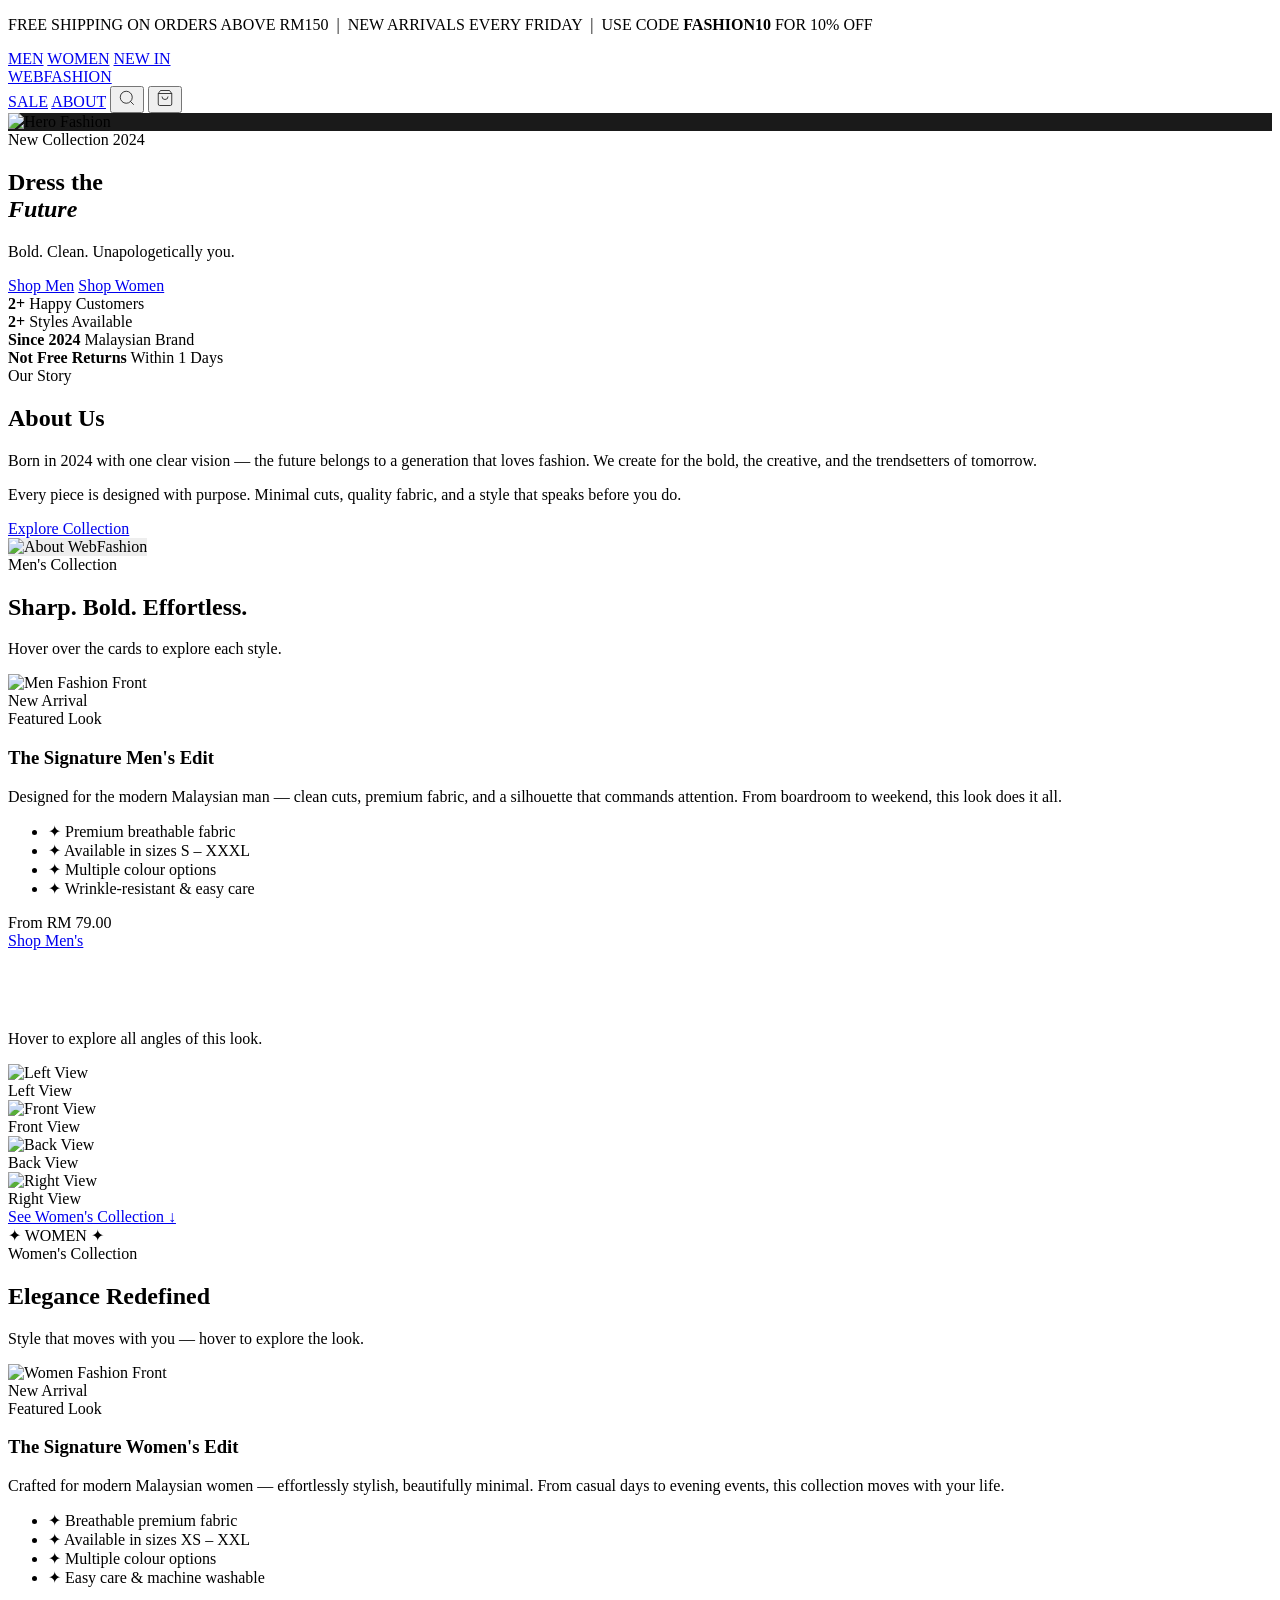
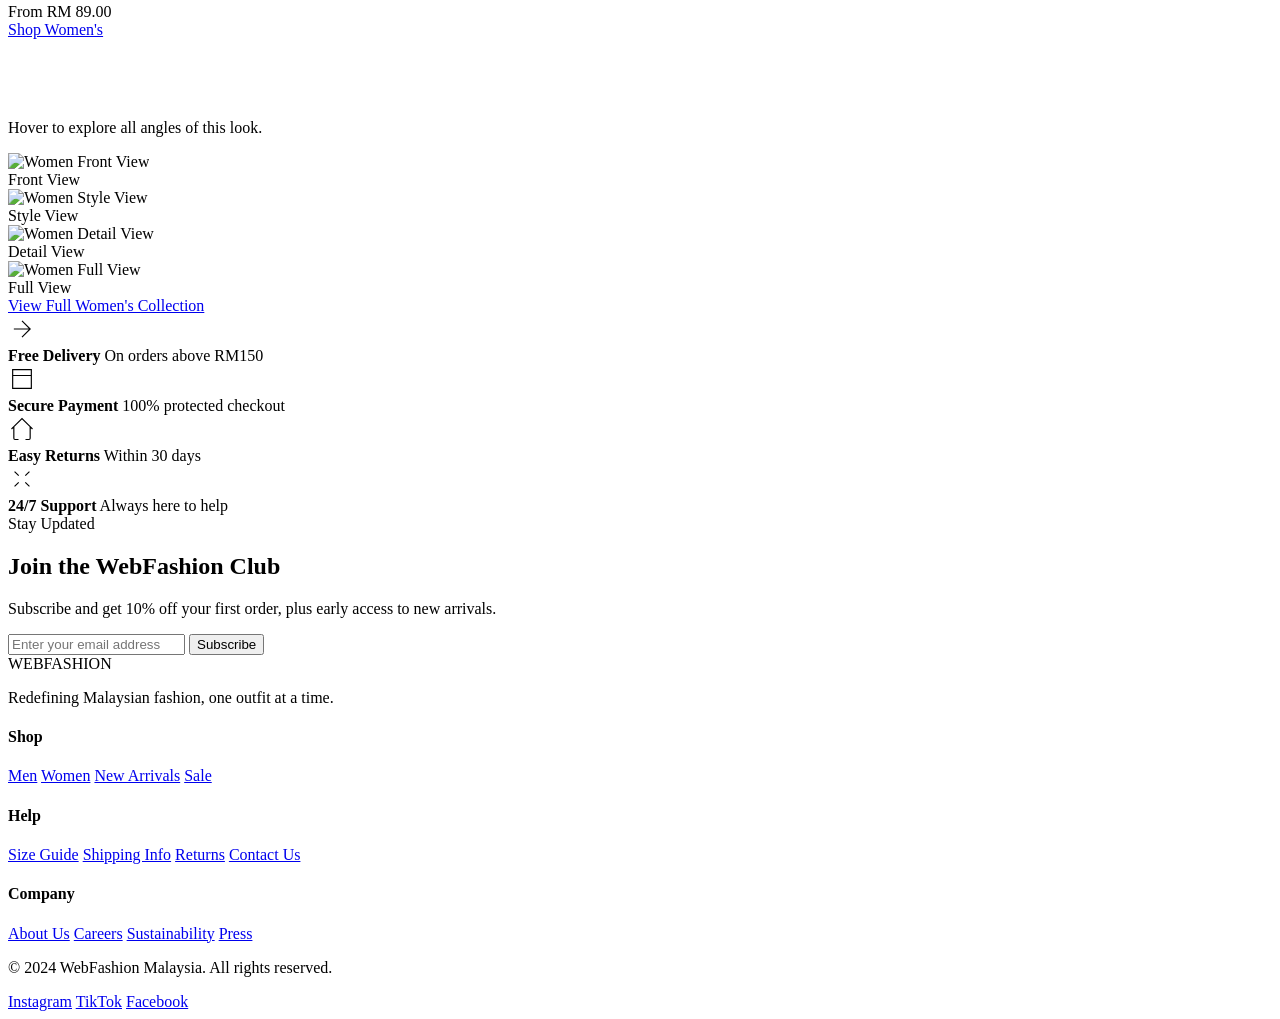
==== index.html @ 3e637af9 "Add files via upload" ====
<!DOCTYPE html>
<html lang="en">
<head>
    <meta charset="UTF-8">
    <meta name="viewport" content="width=device-width, initial-scale=1.0">
    <title>WEBFASHION — Modern Malaysian Style</title>
    <link href="CSS/style.css" rel="stylesheet" />
    <link href="https://fonts.googleapis.com/css2?family=Cormorant+Garamond:ital,wght@0,400;0,600;1,400&family=Inter:wght@300;400;500;600&display=swap" rel="stylesheet">
</head>
<body>

    <!-- Announcement Bar -->
    <div class="announcement-bar">
        <p>FREE SHIPPING ON ORDERS ABOVE RM150 &nbsp;|&nbsp; NEW ARRIVALS EVERY FRIDAY &nbsp;|&nbsp; USE CODE <strong>FASHION10</strong> FOR 10% OFF</p>
    </div>

    <!-- Navigation -->
    <header class="navbar">
        <div class="nav-left">
            <a href="#collection">MEN</a>
            <a href="#women">WOMEN</a>
            <a href="#newin">NEW IN</a>
        </div>

        <div class="nav-logo">
            <a href="#">WEBFASHION</a>
        </div>

        <div class="nav-right">
            <a href="#">SALE</a>
            <a href="#about">ABOUT</a>
            <button class="icon-btn" aria-label="Search">
                <svg xmlns="http://www.w3.org/2000/svg" width="18" height="18" fill="none" viewBox="0 0 24 24" stroke="currentColor"><circle cx="11" cy="11" r="8"/><path d="M21 21l-4.35-4.35"/></svg>
            </button>
            <button class="icon-btn" aria-label="Cart">
                <svg xmlns="http://www.w3.org/2000/svg" width="18" height="18" fill="none" viewBox="0 0 24 24" stroke="currentColor"><path d="M6 2L3 6v14a2 2 0 002 2h14a2 2 0 002-2V6l-3-4z"/><line x1="3" y1="6" x2="21" y2="6"/><path d="M16 10a4 4 0 01-8 0"/></svg>
            </button>
        </div>
    </header>

    <!-- Hero Section -->
    <section class="hero">
        <div class="hero-bg">
            <img src="IMAGE/MAN/MAN FASHION.jpg" alt="Hero Fashion" onerror="this.parentElement.style.background='#1a1a1a'">
        </div>
        <div class="hero-overlay"></div>
        <div class="hero-content">
            <span class="hero-label">New Collection 2024</span>
            <h1 class="hero-title">Dress the<br><em>Future</em></h1>
            <p class="hero-sub">Bold. Clean. Unapologetically you.</p>
            <div class="hero-btns">
                <a href="#collection" class="btn btn-whiteline">Shop Men</a>
                <a href="#collection" class="btn btn-outline-white">Shop Women</a>
            </div>
        </div>
    </section>

    <!-- Stats Bar -->
    <div class="stats-bar">
        <div class="stat">
            <strong>2+</strong>
            <span>Happy Customers</span>
        </div>
        <div class="stat">
            <strong>2+</strong>
            <span>Styles Available</span>
        </div>
        <div class="stat">
            <strong>Since 2024</strong>
            <span>Malaysian Brand</span>
        </div>
        <div class="stat">
            <strong>Not Free Returns</strong>
            <span>Within 1 Days</span>
        </div>
    </div>

    <!-- About Section -->
    <section class="about-section" id="about">
        <div class="about-inner">
            <div class="about-text">
                <span class="section-label">Our Story</span>
                <h2>About Us</h2>
                <p>Born in 2024 with one clear vision — the future belongs to a generation that loves fashion. We create for the bold, the creative, and the trendsetters of tomorrow.</p>
                <p>Every piece is designed with purpose. Minimal cuts, quality fabric, and a style that speaks before you do.</p>
                <a href="#collection" class="btn btn-dark">Explore Collection</a>
            </div>
            <div class="about-image">
                <img src="IMAGE/MAN/MAN FASHION.jpg" alt="About WebFashion" onerror="this.style.background='#eee'">
            </div>
        </div>
    </section>

    <!-- MEN Collection Section -->
    <section class="collection-section" id="collection">
        <div class="collection-header">
            <span class="section-label">Men's Collection</span>
            <h2>Sharp. Bold. Effortless.</h2>
            <p>Hover over the cards to explore each style.</p>
        </div>

        <!-- Men Spotlight -->
        <div class="women-spotlight">
            <div class="women-main-img">
                <img src="IMAGE/MAN/MAN FASHION.jpg" alt="Men Fashion Front">
                <div class="women-img-tag">New Arrival</div>
            </div>
            <div class="women-info">
                <span class="section-label">Featured Look</span>
                <h3>The Signature Men's Edit</h3>
                <p>Designed for the modern Malaysian man — clean cuts, premium fabric, and a silhouette that commands attention. From boardroom to weekend, this look does it all.</p>
                <ul class="women-features">
                    <li>✦ Premium breathable fabric</li>
                    <li>✦ Available in sizes S – XXXL</li>
                    <li>✦ Multiple colour options</li>
                    <li>✦ Wrinkle-resistant & easy care</li>
                </ul>
                <div class="women-price">
                    <span class="price-from">From</span>
                    <span class="price-num">RM 79.00</span>
                </div>
                <a href="#" class="btn btn-dark">Shop Men's</a>
            </div>
        </div>

        <!-- Men Deck -->
        <div class="collection-header" style="margin-top: 80px;">
            <p>Hover to explore all angles of this look.</p>
        </div>

        <div class="deck">
            <div class="card t1">
                <img src="IMAGE/MAN/MAN FASHION LEFT.jpg" alt="Left View">
                <div class="card-label">Left View</div>
            </div>
            <div class="card t2">
                <img src="IMAGE/MAN/MAN FASHION.jpg" alt="Front View">
                <div class="card-label">Front View</div>
            </div>
            <div class="card t3">
                <img src="IMAGE/MAN/MAN FASHION BACK.jpg" alt="Back View">
                <div class="card-label">Back View</div>
            </div>
            <div class="card t4">
                <img src="IMAGE/MAN/MAN FASHION RIGHT.jpg" alt="Right View">
                <div class="card-label">Right View</div>
            </div>
        </div>

        <div class="collection-cta">
            <a href="#women" class="btn btn-dark">See Women's Collection ↓</a>
        </div>
    </section>

    <!-- Divider -->
    <div class="section-divider">
        <span>✦ WOMEN ✦</span>
    </div>

    <!-- WOMEN Collection Section -->
    <section class="collection-section women-section" id="women">
        <div class="collection-header">
            <span class="section-label">Women's Collection</span>
            <h2>Elegance Redefined</h2>
            <p>Style that moves with you — hover to explore the look.</p>
        </div>

        <!-- Women Featured Spotlight -->
        <div class="women-spotlight">
            <div class="women-main-img">
                <img src="IMAGE/WOMEN/WOMEN FASHION.jpg" alt="Women Fashion Front">
                <div class="women-img-tag">New Arrival</div>
            </div>
            <div class="women-info">
                <span class="section-label">Featured Look</span>
                <h3>The Signature Women's Edit</h3>
                <p>Crafted for modern Malaysian women — effortlessly stylish, beautifully minimal. From casual days to evening events, this collection moves with your life.</p>
                <ul class="women-features">
                    <li>✦ Breathable premium fabric</li>
                    <li>✦ Available in sizes XS – XXL</li>
                    <li>✦ Multiple colour options</li>
                    <li>✦ Easy care & machine washable</li>
                </ul>
                <div class="women-price">
                    <span class="price-from">From</span>
                    <span class="price-num">RM 89.00</span>
                </div>
                <a href="#collection" class="btn btn-dark">Shop Women's</a>
            </div>
        </div>

        <!-- Women Deck -->
        <div class="collection-header" style="margin-top: 80px;">
            <p>Hover to explore all angles of this look.</p>
        </div>

        <div class="deck women-deck">
            <div class="card t1">
                <img src="IMAGE/WOMEN/WOMEN FASHION.jpg" alt="Women Front View">
                <div class="card-label">Front View</div>
            </div>
            <div class="card t2">
                <img src="IMAGE/WOMEN/WOMEN FASHION.jpg" alt="Women Style View">
                <div class="card-label">Style View</div>
            </div>
            <div class="card t3">
                <img src="IMAGE/WOMEN/WOMEN FASHION.jpg" alt="Women Detail View">
                <div class="card-label">Detail View</div>
            </div>
            <div class="card t4">
                <img src="IMAGE/WOMEN/WOMEN FASHION.jpg" alt="Women Full View">
                <div class="card-label">Full View</div>
            </div>
        </div>

        <div class="collection-cta">
            <a href="#" class="btn btn-dark">View Full Women's Collection</a>
        </div>
    </section>

    <!-- Features Strip -->
    <section class="features-strip">
        <div class="feature">
            <svg xmlns="http://www.w3.org/2000/svg" width="28" height="28" fill="none" viewBox="0 0 24 24" stroke="currentColor"><path d="M5 12h14M12 5l7 7-7 7"/></svg>
            <div>
                <strong>Free Delivery</strong>
                <span>On orders above RM150</span>
            </div>
        </div>
        <div class="feature">
            <svg xmlns="http://www.w3.org/2000/svg" width="28" height="28" fill="none" viewBox="0 0 24 24" stroke="currentColor"><path d="M4 4h16v16H4zM4 9h16"/></svg>
            <div>
                <strong>Secure Payment</strong>
                <span>100% protected checkout</span>
            </div>
        </div>
        <div class="feature">
            <svg xmlns="http://www.w3.org/2000/svg" width="28" height="28" fill="none" viewBox="0 0 24 24" stroke="currentColor"><path d="M3 12l2-2m0 0l7-7 7 7M5 10v10a1 1 0 001 1h3m10-11l2 2m-2-2v10a1 1 0 01-1 1h-3"/></svg>
            <div>
                <strong>Easy Returns</strong>
                <span>Within 30 days</span>
            </div>
        </div>
        <div class="feature">
            <svg xmlns="http://www.w3.org/2000/svg" width="28" height="28" fill="none" viewBox="0 0 24 24" stroke="currentColor"><path d="M18.364 5.636l-3.536 3.536m0 5.656l3.536 3.536M9.172 9.172L5.636 5.636m3.536 9.192l-3.536 3.536"/></svg>
            <div>
                <strong>24/7 Support</strong>
                <span>Always here to help</span>
            </div>
        </div>
    </section>

    <!-- Newsletter -->
    <section class="newsletter">
        <div class="newsletter-inner">
            <span class="section-label">Stay Updated</span>
            <h2>Join the WebFashion Club</h2>
            <p>Subscribe and get 10% off your first order, plus early access to new arrivals.</p>
            <form class="newsletter-form" onsubmit="handleNewsletter(event)">
                <input type="email" placeholder="Enter your email address" required>
                <button type="submit" class="btn btn-dark">Subscribe</button>
            </form>
        </div>
    </section>

    <!-- Footer -->
    <footer class="footer">
        <div class="footer-top">
            <div class="footer-brand">
                <div class="footer-logo">WEBFASHION</div>
                <p>Redefining Malaysian fashion, one outfit at a time.</p>
            </div>
            <div class="footer-links">
                <div class="footer-col">
                    <h4>Shop</h4>
                    <a href="#">Men</a>
                    <a href="#">Women</a>
                    <a href="#">New Arrivals</a>
                    <a href="#">Sale</a>
                </div>
                <div class="footer-col">
                    <h4>Help</h4>
                    <a href="#">Size Guide</a>
                    <a href="#">Shipping Info</a>
                    <a href="#">Returns</a>
                    <a href="#">Contact Us</a>
                </div>
                <div class="footer-col">
                    <h4>Company</h4>
                    <a href="#about">About Us</a>
                    <a href="#">Careers</a>
                    <a href="#">Sustainability</a>
                    <a href="#">Press</a>
                </div>
            </div>
        </div>
        <div class="footer-bottom">
            <p>&copy; 2024 WebFashion Malaysia. All rights reserved.</p>
            <div class="footer-socials">
                <a href="#">Instagram</a>
                <a href="#">TikTok</a>
                <a href="#">Facebook</a>
            </div>
        </div>
    </footer>

    <script>
        function handleNewsletter(e) {
            e.preventDefault();
            const btn = e.target.querySelector('button');
            btn.textContent = '✓ Subscribed!';
            btn.style.background = '#2d6a4f';
            e.target.reset();
            setTimeout(() => {
                btn.textContent = 'Subscribe';
                btn.style.background = '';
            }, 3000);
        }
    </script>

</body>
</html>
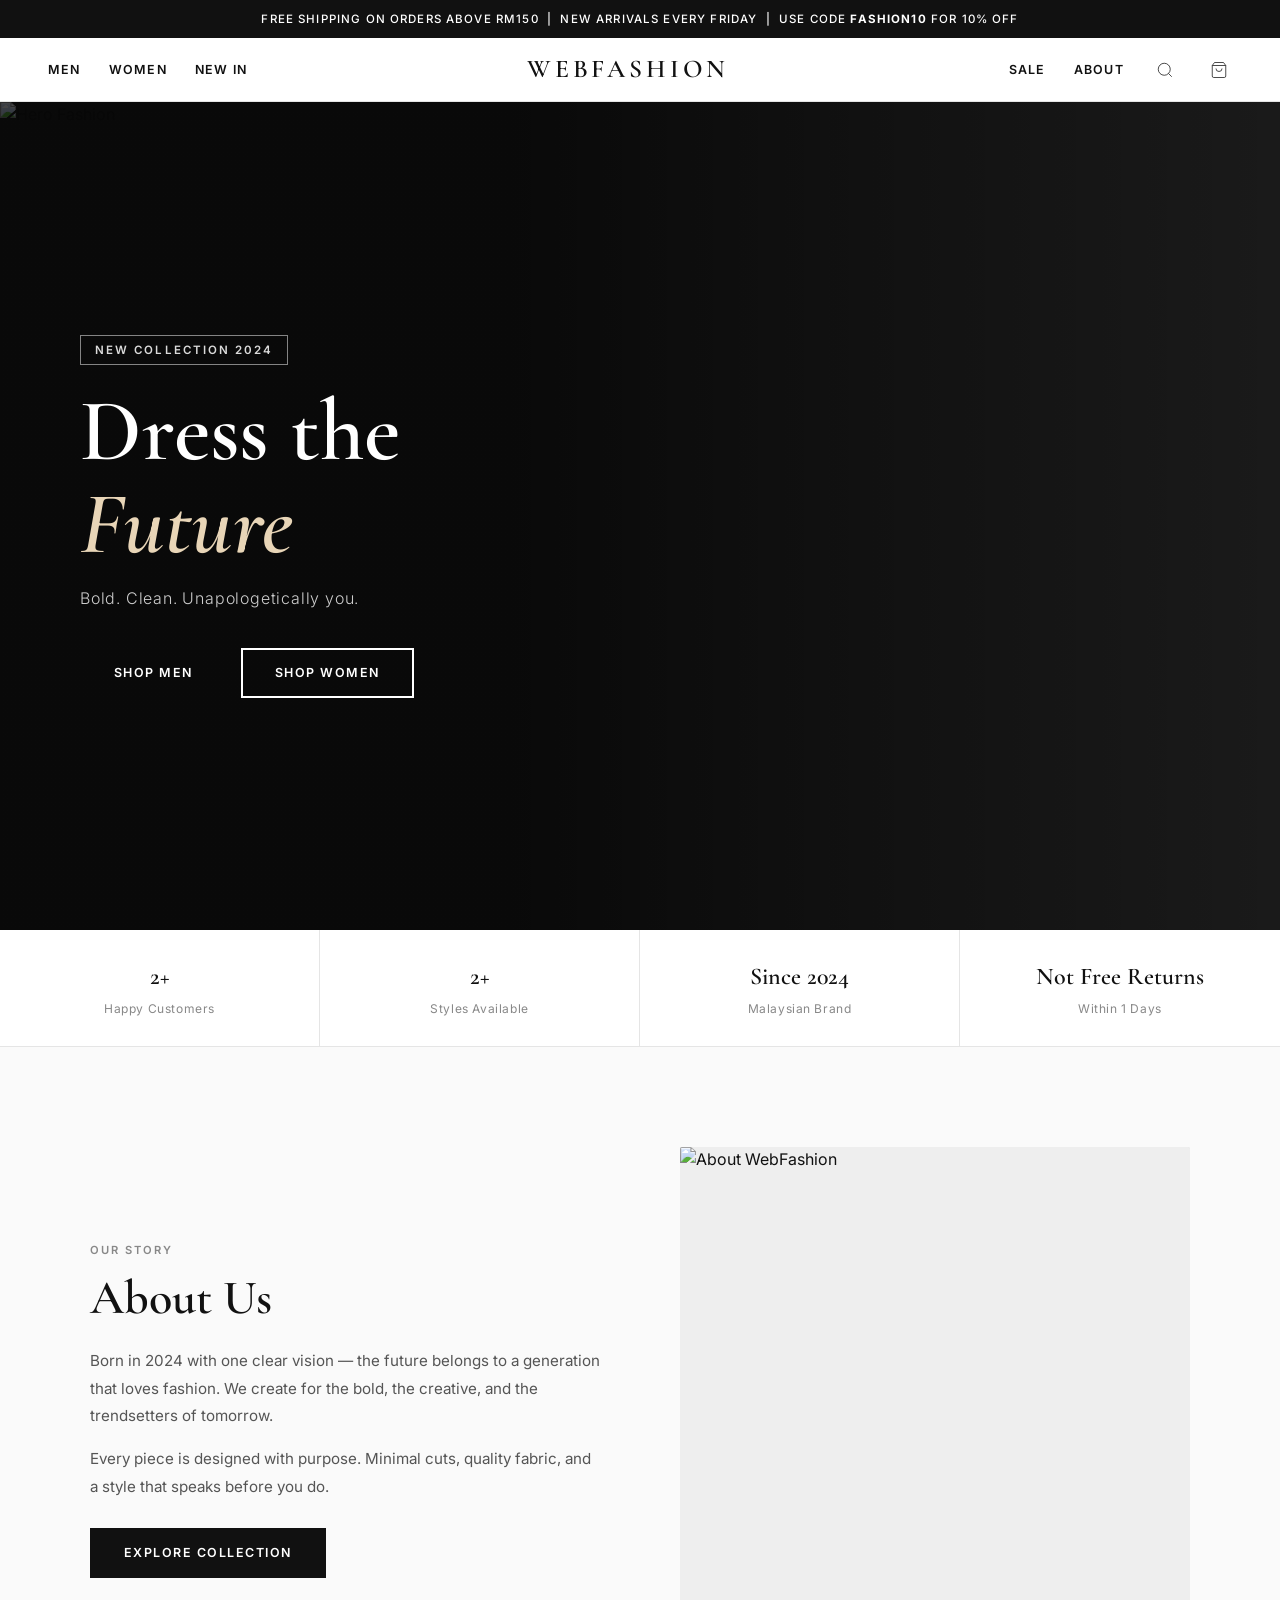
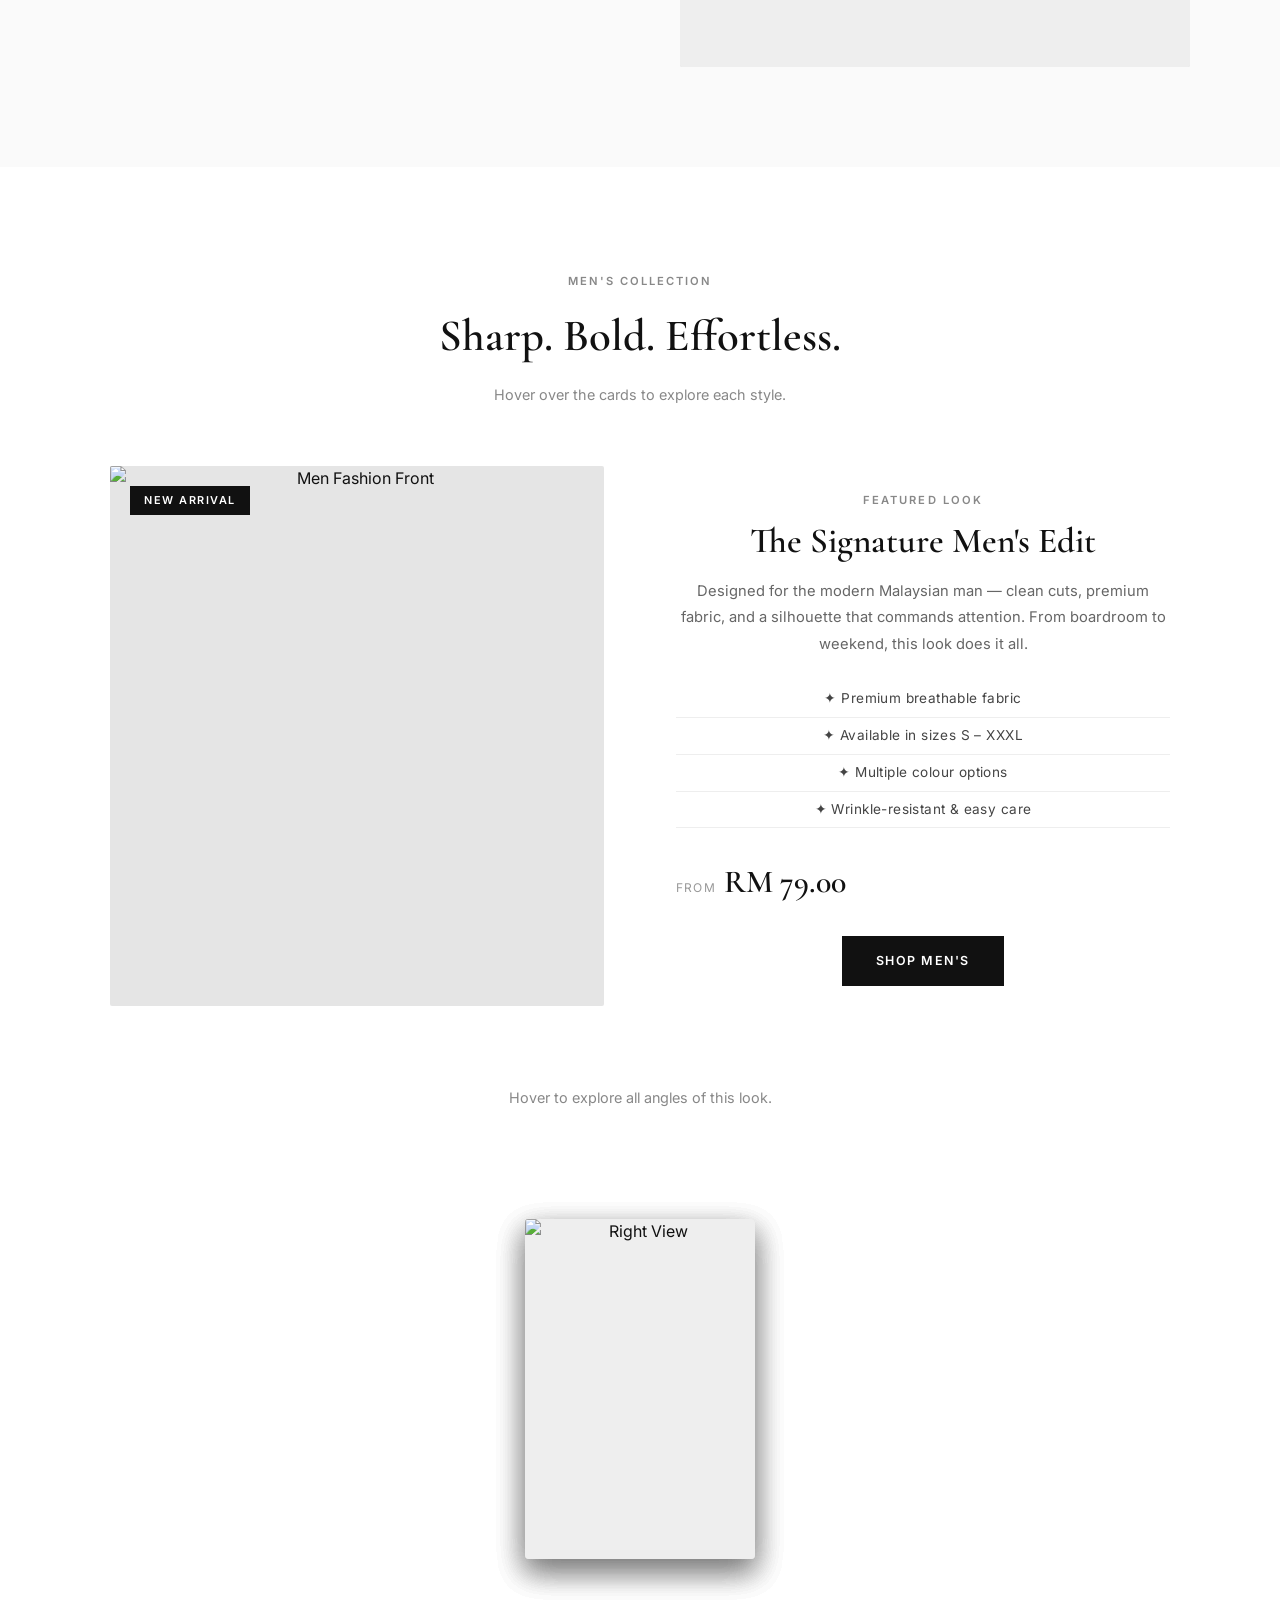
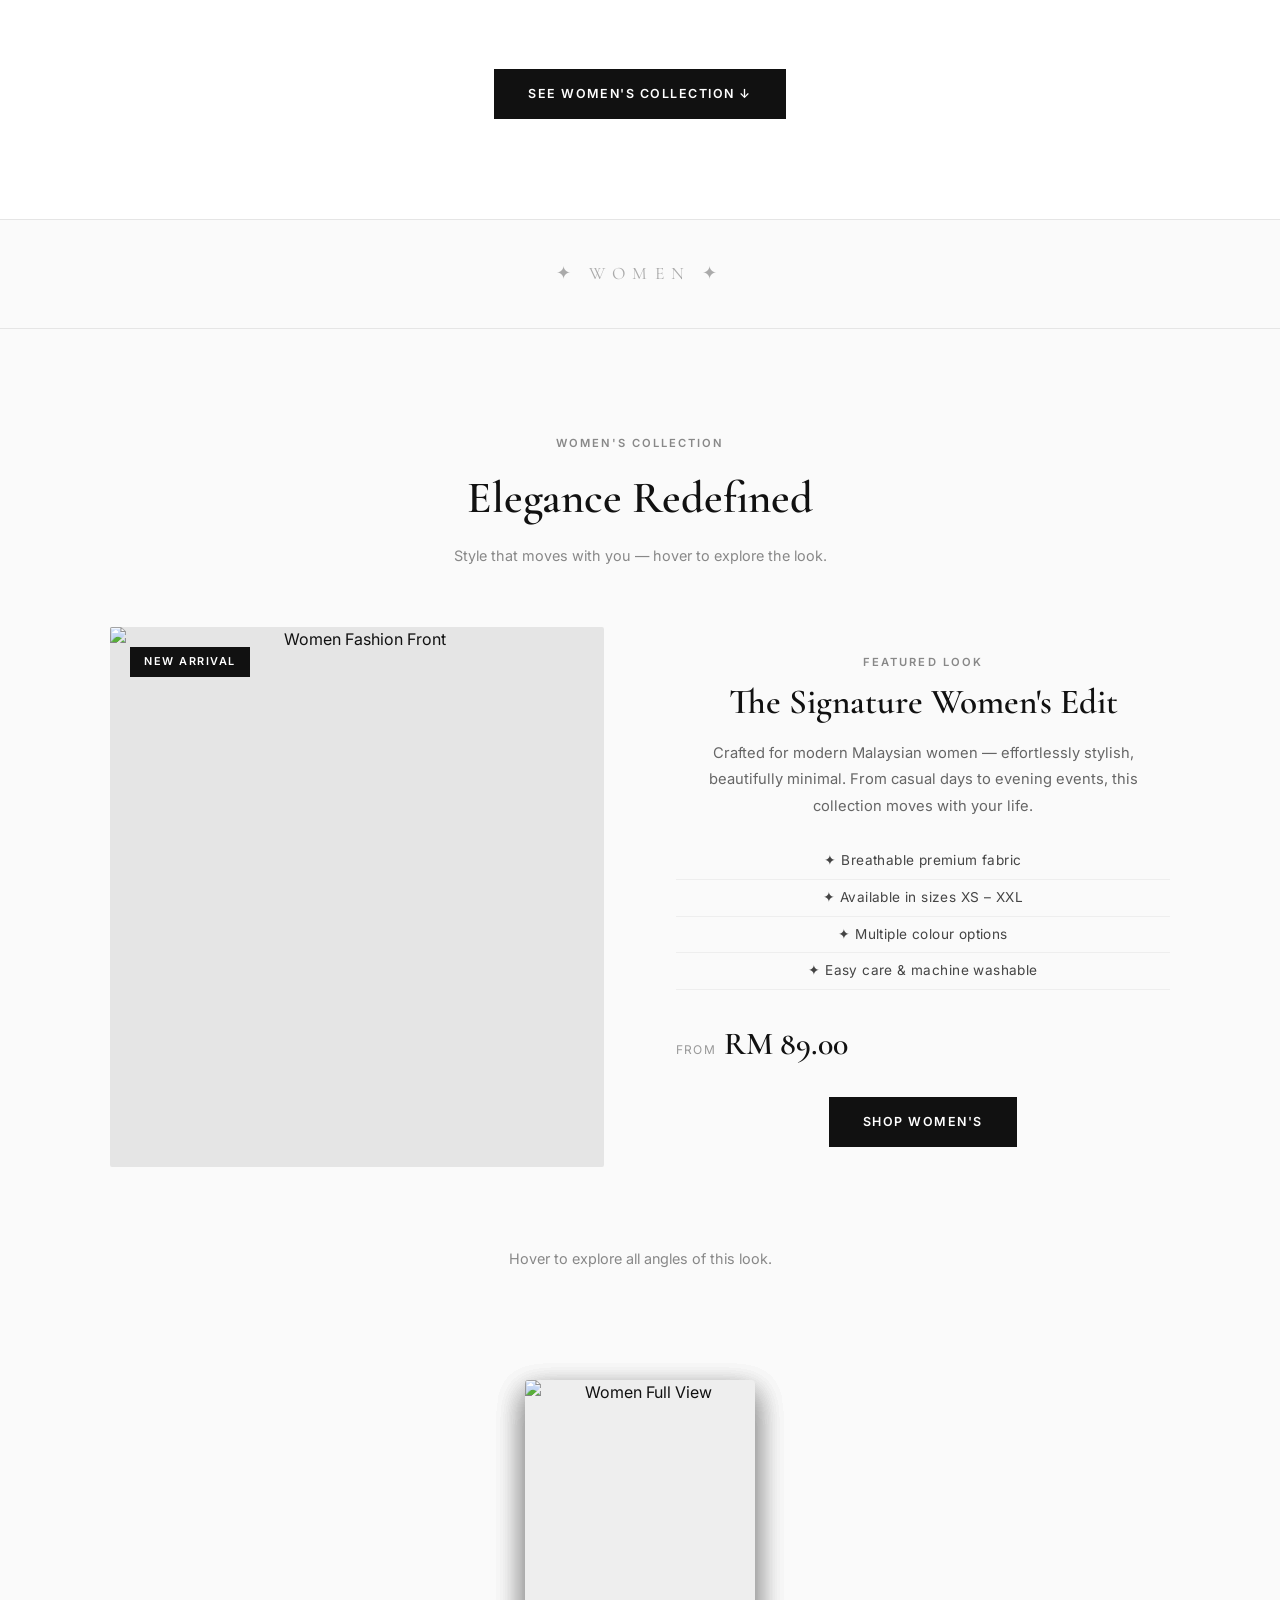
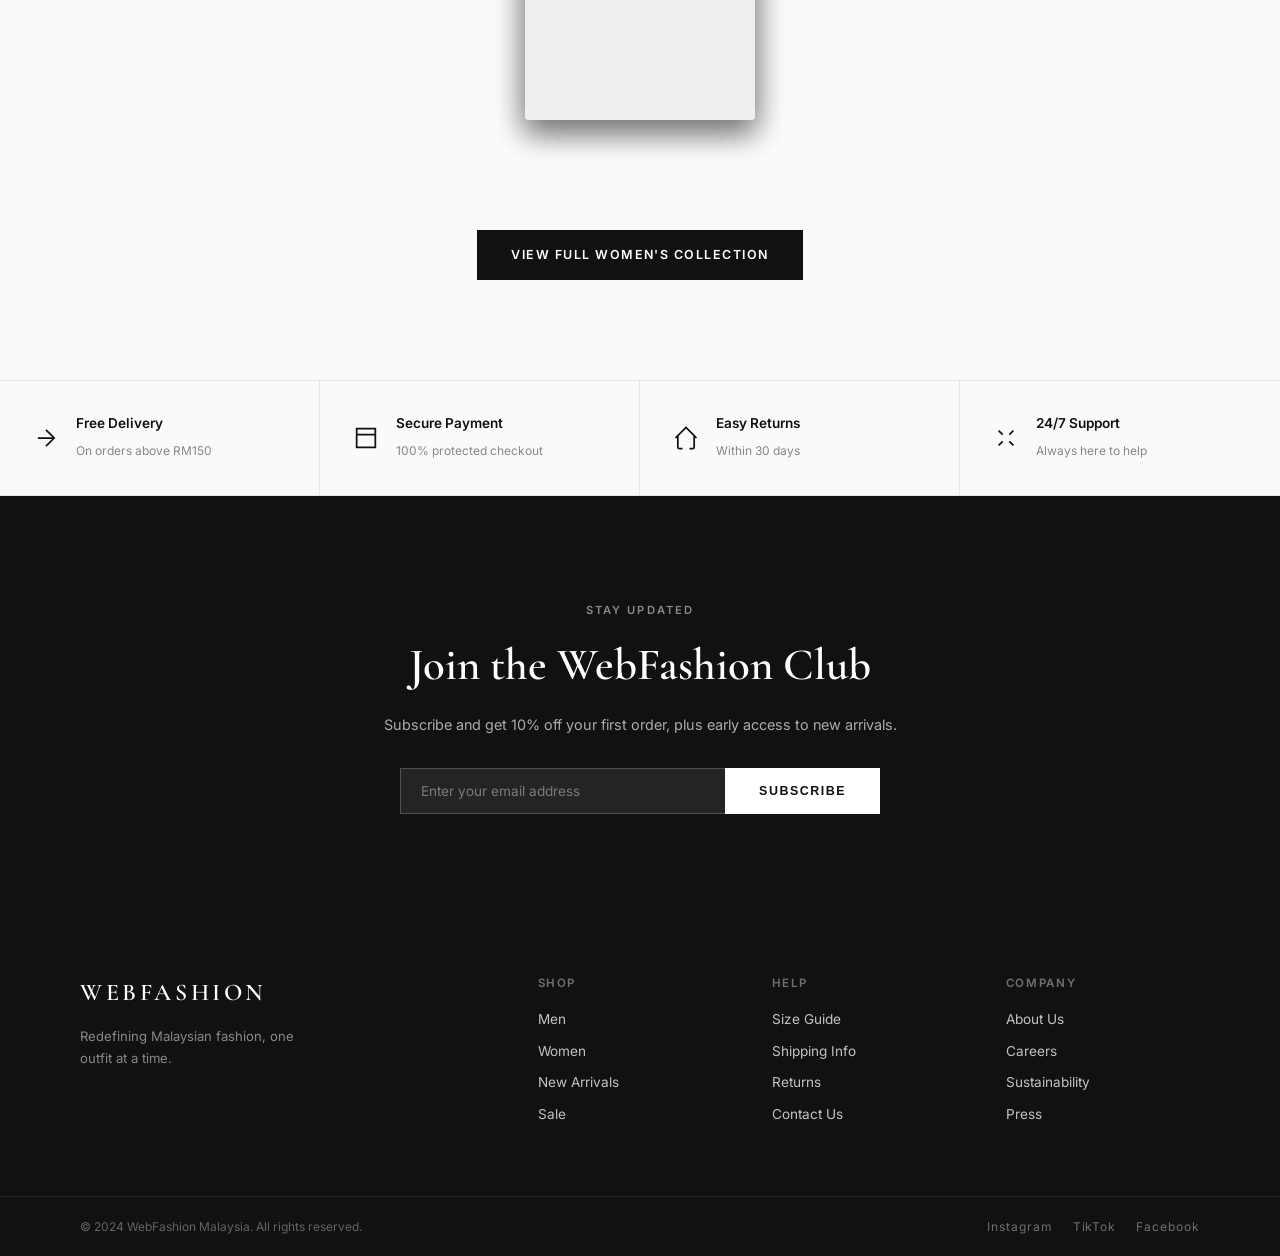
==== commit d566e3b2: "Update stylesheet link in index.html" ====
--- a/index.html
+++ b/index.html
@@ -4,7 +4,7 @@
     <meta charset="UTF-8">
     <meta name="viewport" content="width=device-width, initial-scale=1.0">
     <title>WEBFASHION — Modern Malaysian Style</title>
-    <link href="CSS/style.css" rel="stylesheet" />
+    <link href="style.css" rel="stylesheet" />
     <link href="https://fonts.googleapis.com/css2?family=Cormorant+Garamond:ital,wght@0,400;0,600;1,400&family=Inter:wght@300;400;500;600&display=swap" rel="stylesheet">
 </head>
 <body>
--- a/style.css
+++ b/style.css
@@ -0,0 +1,680 @@
+/* ── Google Font Import ─────────────────────────────────────────── */
+@import url('https://fonts.googleapis.com/css2?family=Cormorant+Garamond:ital,wght@0,400;0,600;1,400&family=Inter:wght@300;400;500;600&display=swap');
+
+/* ── Reset ──────────────────────────────────────────────────────── */
+*, *::before, *::after {
+    margin: 0;
+    padding: 0;
+    box-sizing: border-box;
+}
+
+html { scroll-behavior: smooth; }
+
+body {
+    font-family: 'Inter', sans-serif;
+    background: #fff;
+    color: #111;
+    line-height: 1.6;
+    overflow-x: hidden;
+}
+
+a { text-decoration: none; color: inherit; }
+img { max-width: 100%; display: block; }
+
+/* ── Announcement Bar ───────────────────────────────────────────── */
+.announcement-bar {
+    background: #111;
+    color: #fff;
+    text-align: center;
+    padding: 10px 20px;
+    font-size: 0.72rem;
+    letter-spacing: 0.1em;
+    font-weight: 500;
+}
+
+/* ── Navbar ─────────────────────────────────────────────────────── */
+.navbar {
+    display: flex;
+    align-items: center;
+    justify-content: space-between;
+    padding: 0 48px;
+    height: 64px;
+    border-bottom: 1px solid #e5e5e5;
+    position: sticky;
+    top: 0;
+    background: rgba(255,255,255,0.97);
+    backdrop-filter: blur(10px);
+    z-index: 100;
+}
+
+.nav-left, .nav-right {
+    display: flex;
+    align-items: center;
+    gap: 28px;
+}
+
+.nav-left a, .nav-right a {
+    font-size: 0.78rem;
+    font-weight: 600;
+    letter-spacing: 0.1em;
+    color: #111;
+    transition: color 0.2s;
+}
+
+.nav-left a:hover, .nav-right a:hover { color: #666; }
+
+.nav-logo a {
+    font-family: 'Cormorant Garamond', serif;
+    font-size: 1.6rem;
+    font-weight: 600;
+    letter-spacing: 0.15em;
+    color: #111;
+}
+
+.icon-btn {
+    background: none;
+    border: none;
+    cursor: pointer;
+    color: #111;
+    display: flex;
+    align-items: center;
+    padding: 4px;
+    transition: color 0.2s;
+}
+
+.icon-btn:hover { color: #666; }
+
+/* ── Buttons ─────────────────────────────────────────────────────── */
+.btn {
+    display: inline-block;
+    padding: 13px 32px;
+    font-size: 0.78rem;
+    font-weight: 600;
+    letter-spacing: 0.12em;
+    text-transform: uppercase;
+    border: 2px solid transparent;
+    cursor: pointer;
+    transition: all 0.25s ease;
+    text-decoration: none;
+}
+
+.btn-dark {
+    background: #111;
+    color: #fff;
+    border-color: #111;
+}
+.btn-dark:hover {
+    background: #333;
+    border-color: #333;
+}
+
+.btn-white {
+    background: #fff;
+    color: #111;
+    border-color: #fff;
+}
+.btn-white:hover {
+    background: transparent;
+    color: #fff;
+}
+
+.btn-outline-white {
+    background: transparent;
+    color: #fff;
+    border-color: #fff;
+}
+.btn-outline-white:hover {
+    background: #fff;
+    color: #111;
+}
+
+/* ── Hero ────────────────────────────────────────────────────────── */
+.hero {
+    position: relative;
+    height: 92vh;
+    min-height: 560px;
+    overflow: hidden;
+    display: flex;
+    align-items: center;
+}
+
+.hero-bg {
+    position: absolute;
+    inset: 0;
+    background: #1a1a1a;
+}
+
+.hero-bg img {
+    width: 100%;
+    height: 100%;
+    object-fit: cover;
+    object-position: center top;
+    opacity: 0.75;
+}
+
+.hero-overlay {
+    position: absolute;
+    inset: 0;
+    background: linear-gradient(to right, rgba(0,0,0,0.65) 40%, transparent 100%);
+}
+
+.hero-content {
+    position: relative;
+    z-index: 2;
+    padding: 0 80px;
+    max-width: 640px;
+    color: #fff;
+}
+
+.hero-label {
+    display: inline-block;
+    font-size: 0.72rem;
+    letter-spacing: 0.18em;
+    font-weight: 600;
+    text-transform: uppercase;
+    border: 1px solid rgba(255,255,255,0.5);
+    padding: 5px 14px;
+    margin-bottom: 20px;
+    color: rgba(255,255,255,0.85);
+}
+
+.hero-title {
+    font-family: 'Cormorant Garamond', serif;
+    font-size: 5.5rem;
+    font-weight: 600;
+    line-height: 1.05;
+    margin-bottom: 16px;
+}
+
+.hero-title em {
+    font-style: italic;
+    color: #e8d5b7;
+}
+
+.hero-sub {
+    font-size: 1rem;
+    font-weight: 300;
+    color: rgba(255,255,255,0.8);
+    margin-bottom: 36px;
+    letter-spacing: 0.05em;
+}
+
+.hero-btns {
+    display: flex;
+    gap: 14px;
+    flex-wrap: wrap;
+}
+
+/* ── Stats Bar ───────────────────────────────────────────────────── */
+.stats-bar {
+    display: grid;
+    grid-template-columns: repeat(4, 1fr);
+    border-bottom: 1px solid #e5e5e5;
+}
+
+.stat {
+    display: flex;
+    flex-direction: column;
+    align-items: center;
+    padding: 28px 20px;
+    border-right: 1px solid #e5e5e5;
+    text-align: center;
+}
+
+.stat:last-child { border-right: none; }
+
+.stat strong {
+    font-family: 'Cormorant Garamond', serif;
+    font-size: 1.5rem;
+    font-weight: 600;
+    color: #111;
+}
+
+.stat span {
+    font-size: 0.75rem;
+    color: #888;
+    letter-spacing: 0.05em;
+    margin-top: 2px;
+}
+
+/* ── Section Label ───────────────────────────────────────────────── */
+.section-label {
+    display: inline-block;
+    font-size: 0.7rem;
+    font-weight: 600;
+    letter-spacing: 0.18em;
+    text-transform: uppercase;
+    color: #888;
+    margin-bottom: 10px;
+}
+
+/* ── About Section ───────────────────────────────────────────────── */
+.about-section {
+    padding: 100px 80px;
+    background: #fafafa;
+}
+
+.about-inner {
+    max-width: 1100px;
+    margin: 0 auto;
+    display: grid;
+    grid-template-columns: 1fr 1fr;
+    gap: 80px;
+    align-items: center;
+}
+
+.about-text h2 {
+    font-family: 'Cormorant Garamond', serif;
+    font-size: 3rem;
+    font-weight: 600;
+    color: #111;
+    margin-bottom: 20px;
+    line-height: 1.2;
+}
+
+.about-text p {
+    color: #555;
+    font-size: 0.95rem;
+    line-height: 1.8;
+    margin-bottom: 16px;
+}
+
+.about-text .btn { margin-top: 12px; }
+
+.about-image {
+    height: 520px;
+    overflow: hidden;
+    border-radius: 2px;
+    background: #e5e5e5;
+}
+
+.about-image img {
+    width: 100%;
+    height: 100%;
+    object-fit: cover;
+    object-position: center top;
+    transition: transform 0.6s ease;
+}
+
+.about-image:hover img { transform: scale(1.04); }
+
+/* ── Collection Section ──────────────────────────────────────────── */
+.collection-section {
+    padding: 100px 40px;
+    text-align: center;
+    background: #fff;
+}
+
+.collection-header {
+    margin-bottom: 60px;
+}
+
+.collection-header h2 {
+    font-family: 'Cormorant Garamond', serif;
+    font-size: 2.8rem;
+    font-weight: 600;
+    color: #111;
+    margin-bottom: 10px;
+}
+
+.collection-header p {
+    color: #888;
+    font-size: 0.9rem;
+}
+
+.collection-cta { margin-top: 60px; }
+
+/* ── Card Deck ───────────────────────────────────────────────────── */
+.deck {
+    position: relative;
+    width: 650px;
+    height: 440px;
+    margin: 0 auto;
+    display: flex;
+    justify-content: center;
+    align-items: center;
+}
+
+.card {
+    position: absolute;
+    width: 230px;
+    height: 340px;
+    border-radius: 4px;
+    overflow: hidden;
+    box-shadow: 0 12px 30px rgba(0,0,0,0.18);
+    transition: transform 0.5s cubic-bezier(0.25, 0.46, 0.45, 0.94);
+    transform-origin: 50% 130%;
+    cursor: pointer;
+    background: #eee;
+}
+
+.card img {
+    width: 100%;
+    height: 100%;
+    object-fit: cover;
+    object-position: center top;
+    display: block;
+}
+
+.card-label {
+    position: absolute;
+    bottom: 0;
+    left: 0;
+    right: 0;
+    background: linear-gradient(to top, rgba(0,0,0,0.75), transparent);
+    color: #fff;
+    font-size: 0.72rem;
+    font-weight: 600;
+    letter-spacing: 0.1em;
+    text-transform: uppercase;
+    padding: 20px 14px 12px;
+    opacity: 0;
+    transition: opacity 0.3s ease;
+}
+
+.card:hover .card-label { opacity: 1; }
+
+/* DEFAULT — stacked closed */
+.t1 { transform: rotate(0deg); z-index: 1; }
+.t2 { transform: rotate(0deg); z-index: 2; }
+.t3 { transform: rotate(0deg); z-index: 3; }
+.t4 { transform: rotate(0deg); z-index: 4; }
+
+/* OPEN — fan out on deck hover */
+.deck:hover .t1 { transform: rotate(-22deg); }
+.deck:hover .t2 { transform: rotate(-7deg);  }
+.deck:hover .t3 { transform: rotate(7deg);   }
+.deck:hover .t4 { transform: rotate(22deg);  }
+
+/* HIGHLIGHT — lift on individual card hover */
+.deck:hover .card:hover {
+    transform: translateY(-35px) scale(1.08);
+    z-index: 10;
+    box-shadow: 0 24px 50px rgba(0,0,0,0.3);
+}
+
+/* ── Section Divider ─────────────────────────────────────────────── */
+.section-divider {
+    text-align: center;
+    padding: 40px 20px;
+    border-top: 1px solid #e5e5e5;
+    border-bottom: 1px solid #e5e5e5;
+    background: #fafafa;
+}
+
+.section-divider span {
+    font-family: 'Cormorant Garamond', serif;
+    font-size: 1.1rem;
+    letter-spacing: 0.4em;
+    color: #aaa;
+}
+
+/* ── Women Section ───────────────────────────────────────────────── */
+.women-section {
+    background: #fafafa;
+}
+
+.women-spotlight {
+    display: grid;
+    grid-template-columns: 1fr 1fr;
+    gap: 72px;
+    align-items: center;
+    max-width: 1100px;
+    margin: 0 auto 20px;
+    padding: 0 20px;
+}
+
+.women-main-img {
+    position: relative;
+    height: 540px;
+    overflow: hidden;
+    border-radius: 2px;
+    background: #e5e5e5;
+}
+
+.women-main-img img {
+    width: 100%;
+    height: 100%;
+    object-fit: cover;
+    object-position: center top;
+    transition: transform 0.6s ease;
+}
+
+.women-main-img:hover img { transform: scale(1.04); }
+
+.women-img-tag {
+    position: absolute;
+    top: 20px;
+    left: 20px;
+    background: #111;
+    color: #fff;
+    font-size: 0.68rem;
+    font-weight: 600;
+    letter-spacing: 0.14em;
+    text-transform: uppercase;
+    padding: 6px 14px;
+}
+
+.women-info h3 {
+    font-family: 'Cormorant Garamond', serif;
+    font-size: 2.2rem;
+    font-weight: 600;
+    color: #111;
+    margin-bottom: 16px;
+    line-height: 1.2;
+}
+
+.women-info p {
+    color: #666;
+    font-size: 0.92rem;
+    line-height: 1.8;
+    margin-bottom: 24px;
+}
+
+.women-features {
+    list-style: none;
+    margin-bottom: 28px;
+}
+
+.women-features li {
+    font-size: 0.85rem;
+    color: #444;
+    padding: 7px 0;
+    border-bottom: 1px solid #eee;
+    letter-spacing: 0.03em;
+}
+
+.women-price {
+    display: flex;
+    align-items: baseline;
+    gap: 8px;
+    margin-bottom: 28px;
+}
+
+.price-from {
+    font-size: 0.75rem;
+    color: #999;
+    text-transform: uppercase;
+    letter-spacing: 0.1em;
+}
+
+.price-num {
+    font-family: 'Cormorant Garamond', serif;
+    font-size: 2rem;
+    font-weight: 600;
+    color: #111;
+}
+
+.women-deck {
+    margin-top: 20px;
+}
+
+/* ── Features Strip ──────────────────────────────────────────────── */
+.features-strip {
+    display: grid;
+    grid-template-columns: repeat(4, 1fr);
+    border-top: 1px solid #e5e5e5;
+    border-bottom: 1px solid #e5e5e5;
+    background: #fafafa;
+}
+
+.feature {
+    display: flex;
+    align-items: center;
+    gap: 16px;
+    padding: 32px 32px;
+    border-right: 1px solid #e5e5e5;
+}
+
+.feature:last-child { border-right: none; }
+
+.feature svg { flex-shrink: 0; color: #111; stroke-width: 1.5; }
+
+.feature strong {
+    display: block;
+    font-size: 0.85rem;
+    font-weight: 600;
+    color: #111;
+    margin-bottom: 2px;
+}
+
+.feature span {
+    font-size: 0.75rem;
+    color: #888;
+}
+
+/* ── Newsletter ──────────────────────────────────────────────────── */
+.newsletter {
+    padding: 100px 40px;
+    text-align: center;
+    background: #111;
+    color: #fff;
+}
+
+.newsletter-inner { max-width: 560px; margin: 0 auto; }
+
+.newsletter .section-label { color: rgba(255,255,255,0.5); }
+
+.newsletter h2 {
+    font-family: 'Cormorant Garamond', serif;
+    font-size: 2.8rem;
+    font-weight: 600;
+    margin-bottom: 12px;
+}
+
+.newsletter p {
+    color: rgba(255,255,255,0.65);
+    font-size: 0.9rem;
+    margin-bottom: 32px;
+}
+
+.newsletter-form {
+    display: flex;
+    gap: 0;
+    max-width: 480px;
+    margin: 0 auto;
+}
+
+.newsletter-form input {
+    flex: 1;
+    padding: 14px 20px;
+    border: 1px solid rgba(255,255,255,0.2);
+    background: rgba(255,255,255,0.08);
+    color: #fff;
+    font-size: 0.85rem;
+    font-family: 'Inter', sans-serif;
+    outline: none;
+    border-right: none;
+}
+
+.newsletter-form input::placeholder { color: rgba(255,255,255,0.4); }
+
+.newsletter-form .btn-dark {
+    background: #fff;
+    color: #111;
+    border-color: #fff;
+    white-space: nowrap;
+    transition: background 0.3s, color 0.3s;
+}
+
+.newsletter-form .btn-dark:hover {
+    background: #e0e0e0;
+    border-color: #e0e0e0;
+}
+
+/* ── Footer ──────────────────────────────────────────────────────── */
+.footer { background: #111; color: #fff; }
+
+.footer-top {
+    display: grid;
+    grid-template-columns: 1.2fr 2fr;
+    gap: 60px;
+    padding: 60px 80px;
+    border-bottom: 1px solid rgba(255,255,255,0.1);
+}
+
+.footer-logo {
+    font-family: 'Cormorant Garamond', serif;
+    font-size: 1.5rem;
+    font-weight: 600;
+    letter-spacing: 0.15em;
+    margin-bottom: 12px;
+}
+
+.footer-brand p {
+    font-size: 0.82rem;
+    color: rgba(255,255,255,0.5);
+    max-width: 220px;
+    line-height: 1.7;
+}
+
+.footer-links {
+    display: grid;
+    grid-template-columns: repeat(3, 1fr);
+    gap: 40px;
+}
+
+.footer-col h4 {
+    font-size: 0.72rem;
+    font-weight: 600;
+    letter-spacing: 0.14em;
+    text-transform: uppercase;
+    color: rgba(255,255,255,0.4);
+    margin-bottom: 16px;
+}
+
+.footer-col a {
+    display: block;
+    font-size: 0.85rem;
+    color: rgba(255,255,255,0.75);
+    margin-bottom: 10px;
+    transition: color 0.2s;
+}
+
+.footer-col a:hover { color: #fff; }
+
+.footer-bottom {
+    display: flex;
+    justify-content: space-between;
+    align-items: center;
+    padding: 20px 80px;
+}
+
+.footer-bottom p {
+    font-size: 0.75rem;
+    color: rgba(255,255,255,0.35);
+}
+
+.footer-socials {
+    display: flex;
+    gap: 20px;
+}
+
+.footer-socials a {
+    font-size: 0.75rem;
+    color: rgba(255,255,255,0.4);
+    letter-spacing: 0.08em;
+    transition: color 0.2s;
+}
+
+.footer-socials a:hover { color: #fff; }
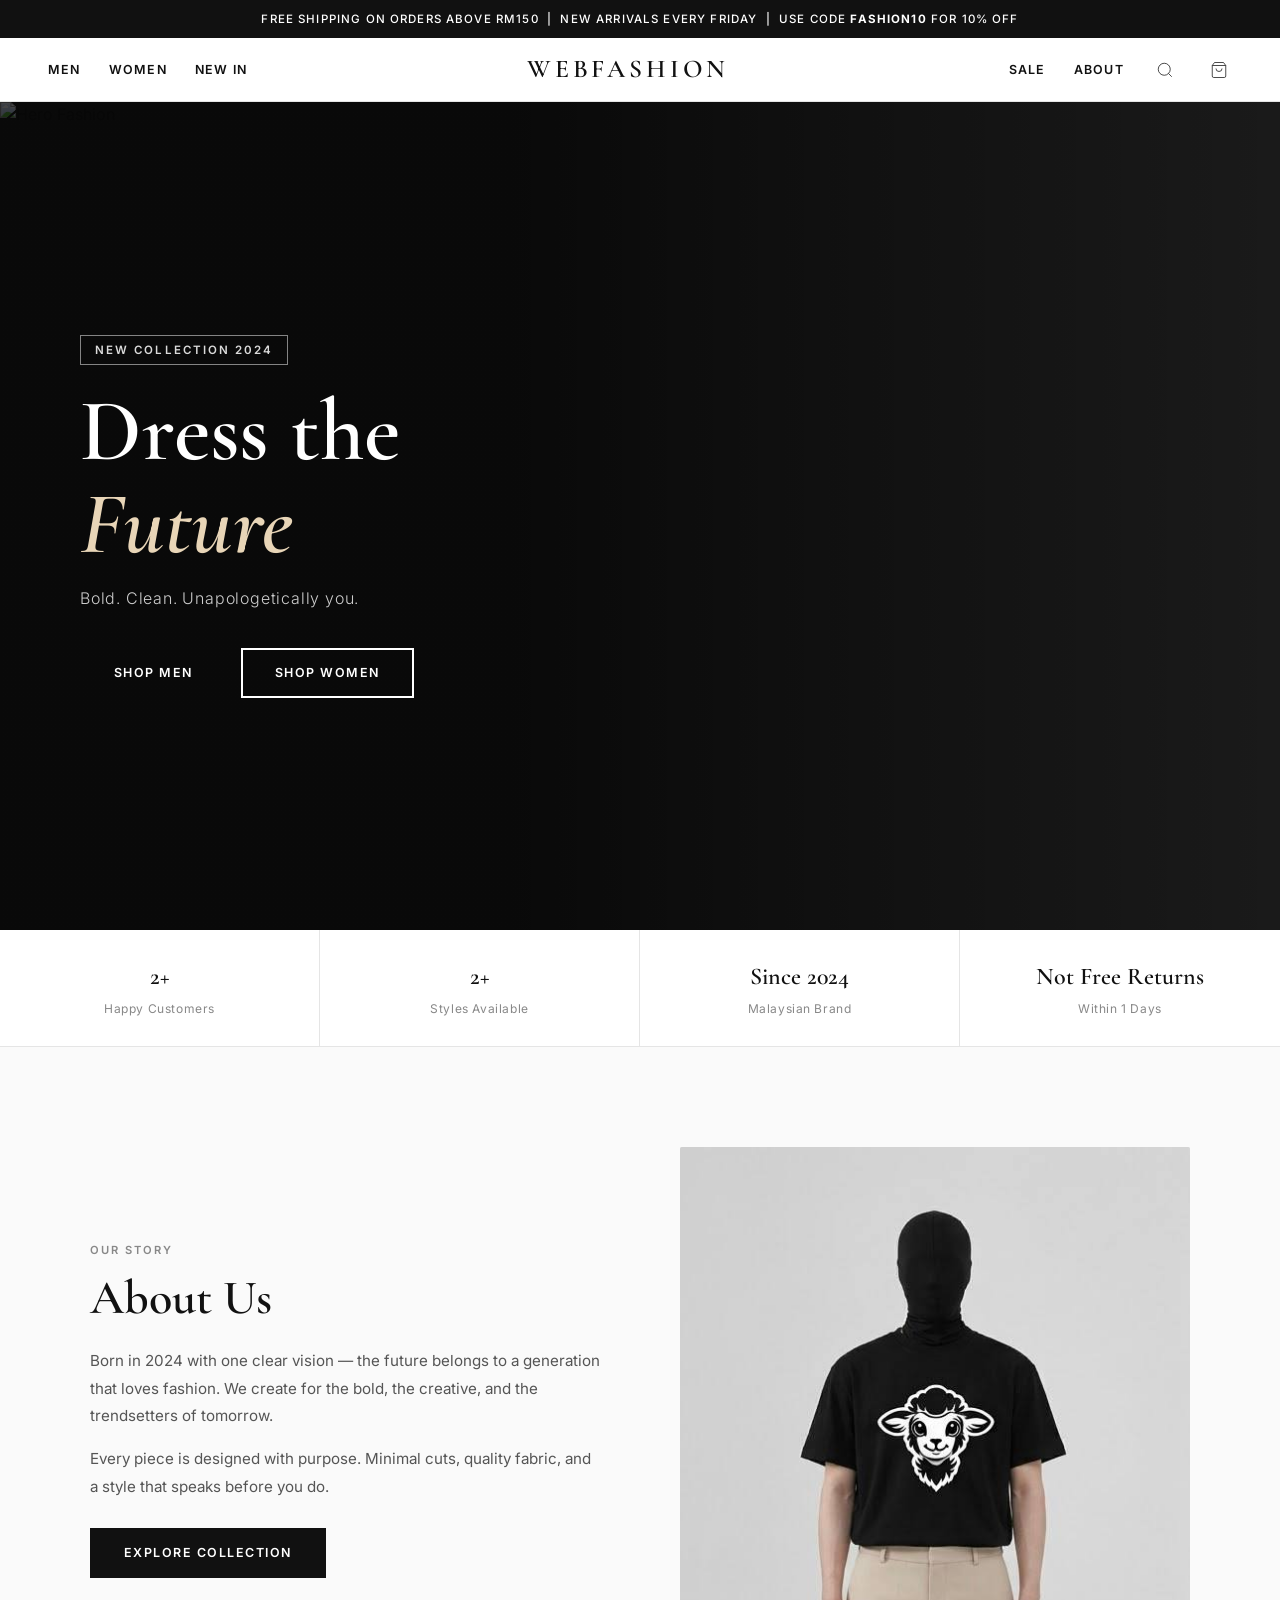
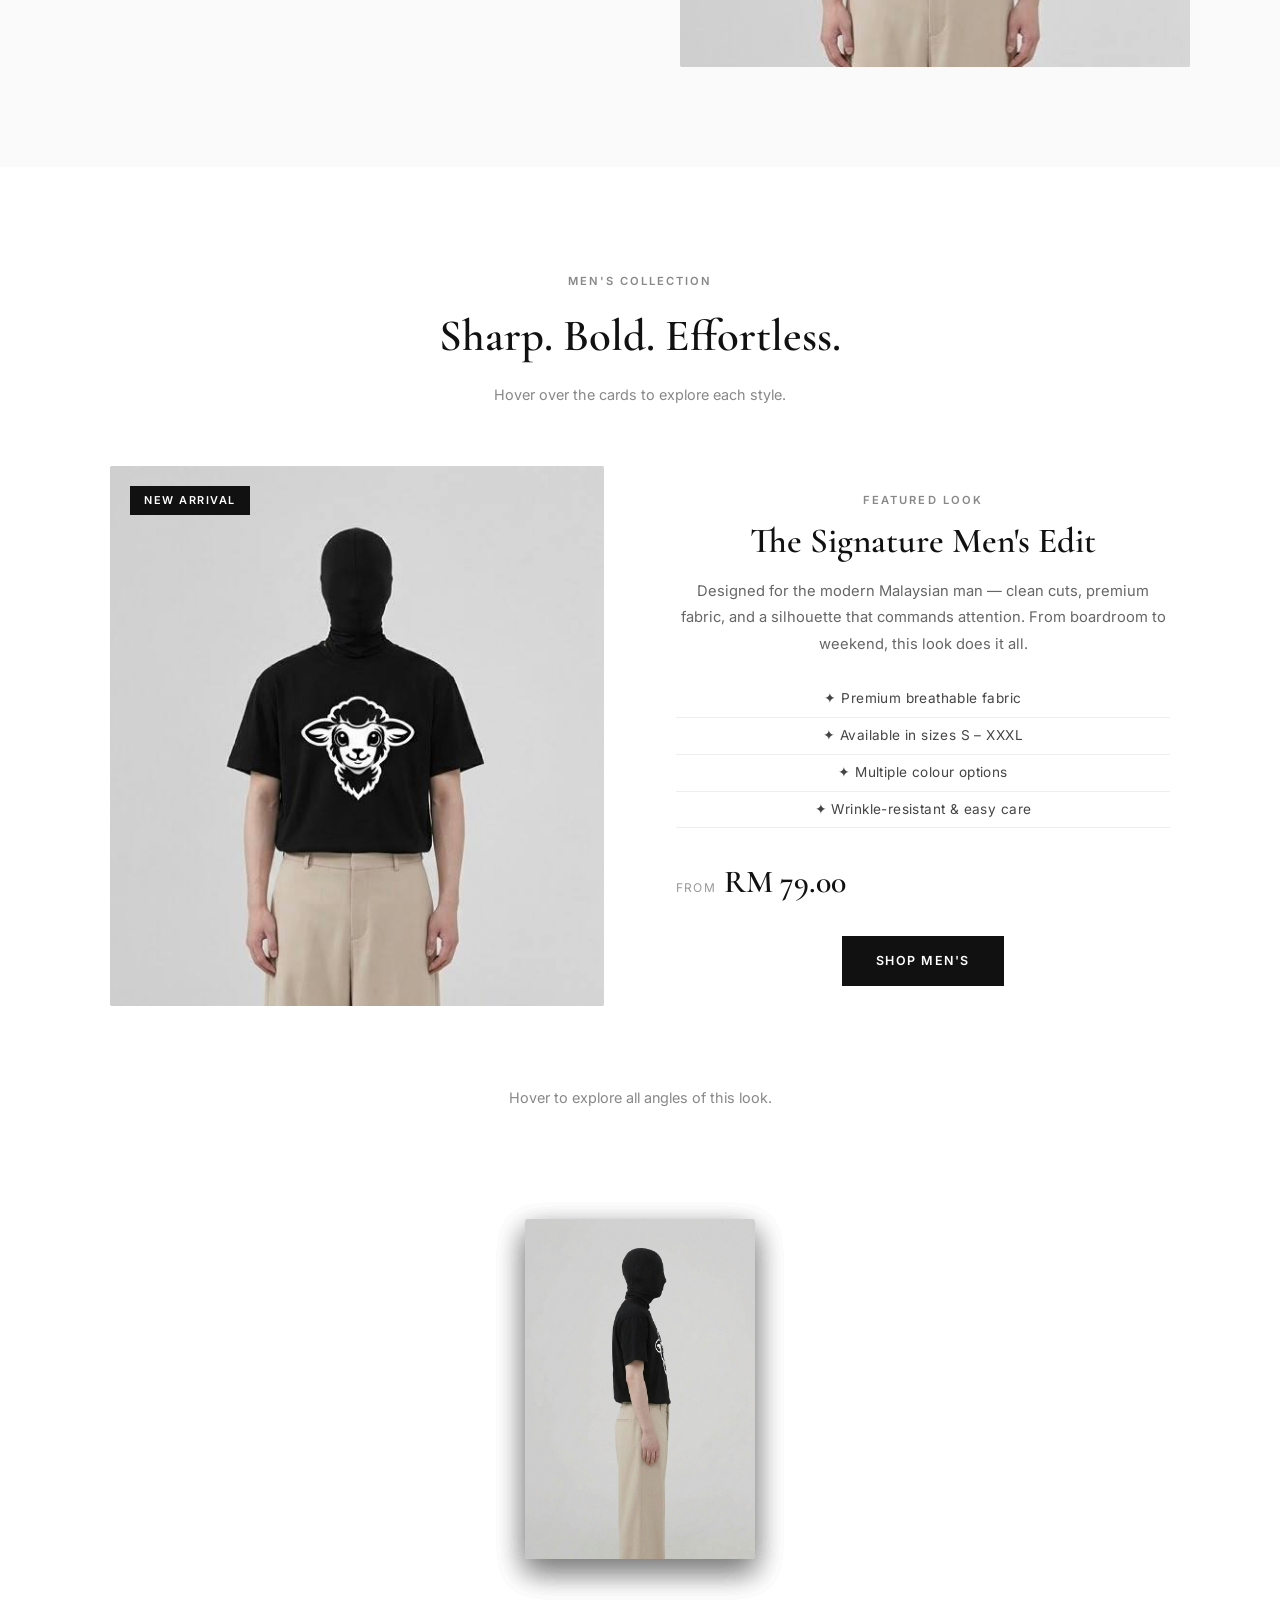
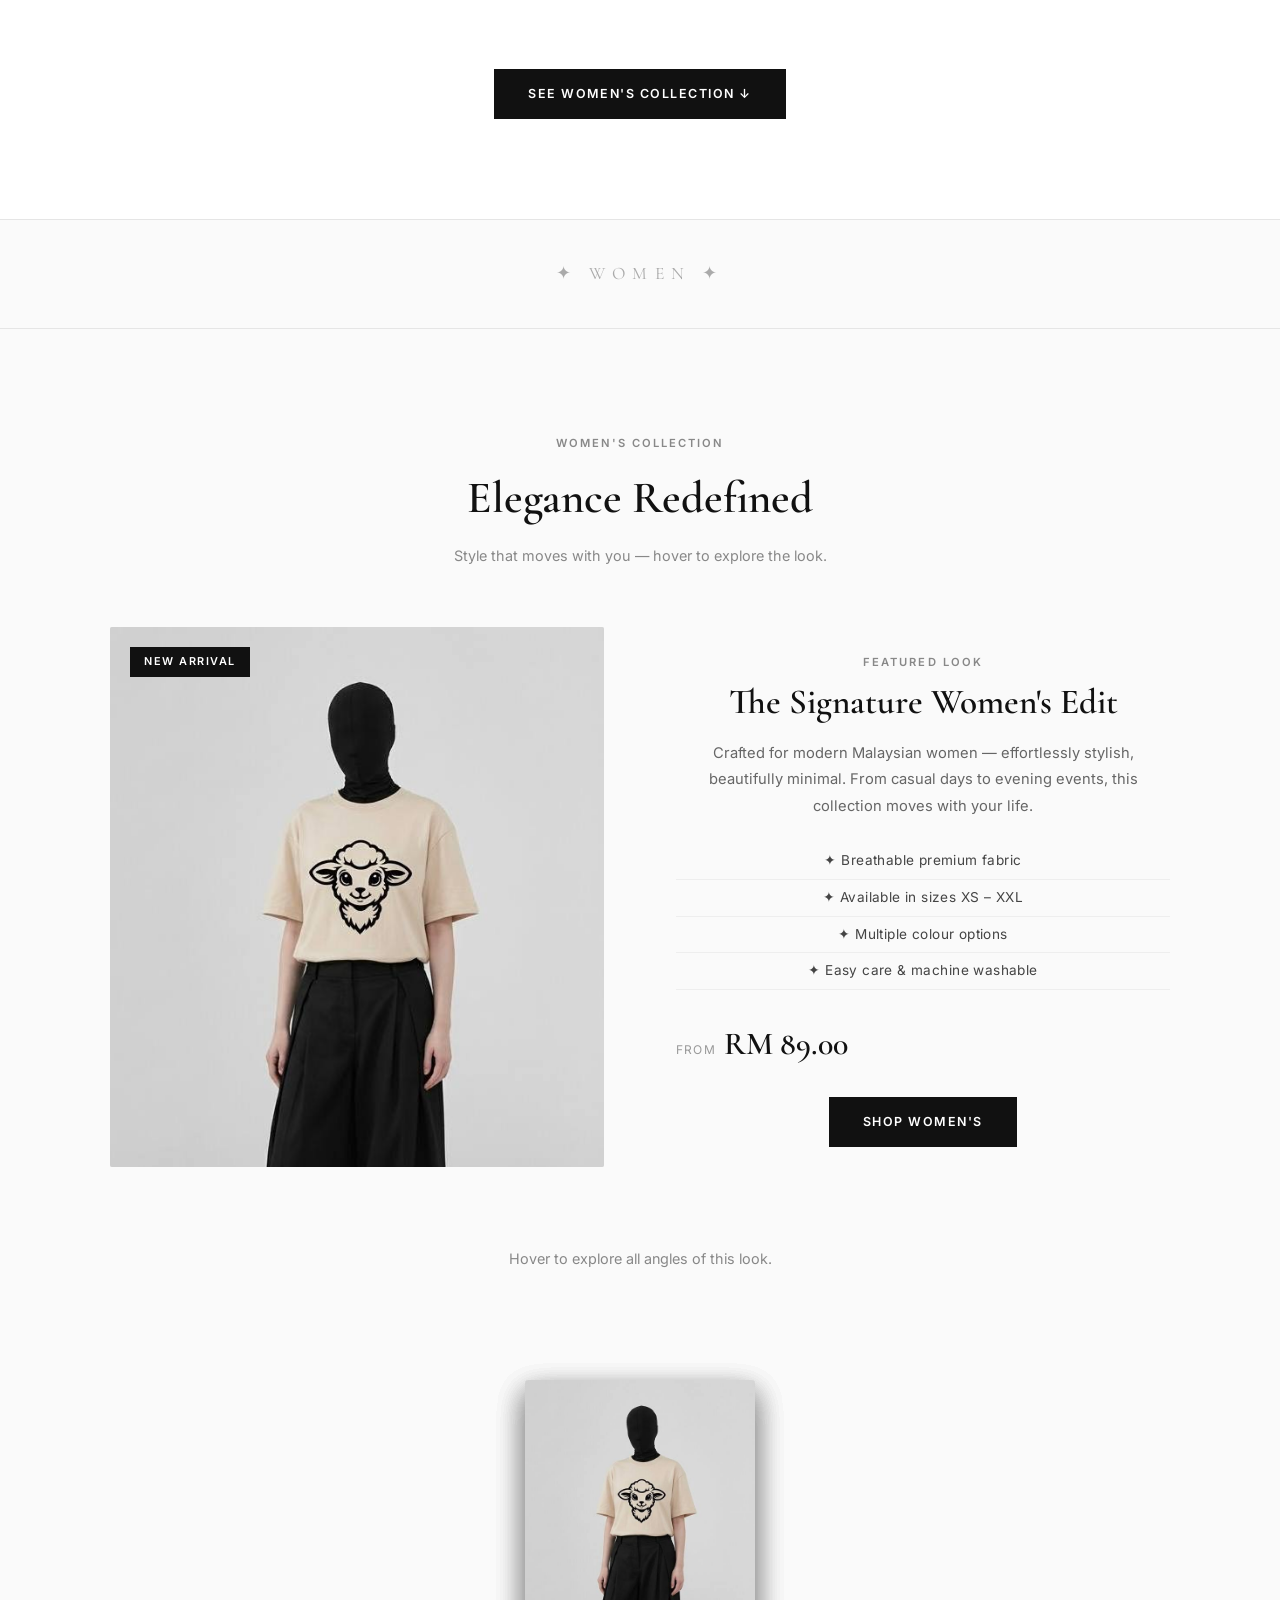
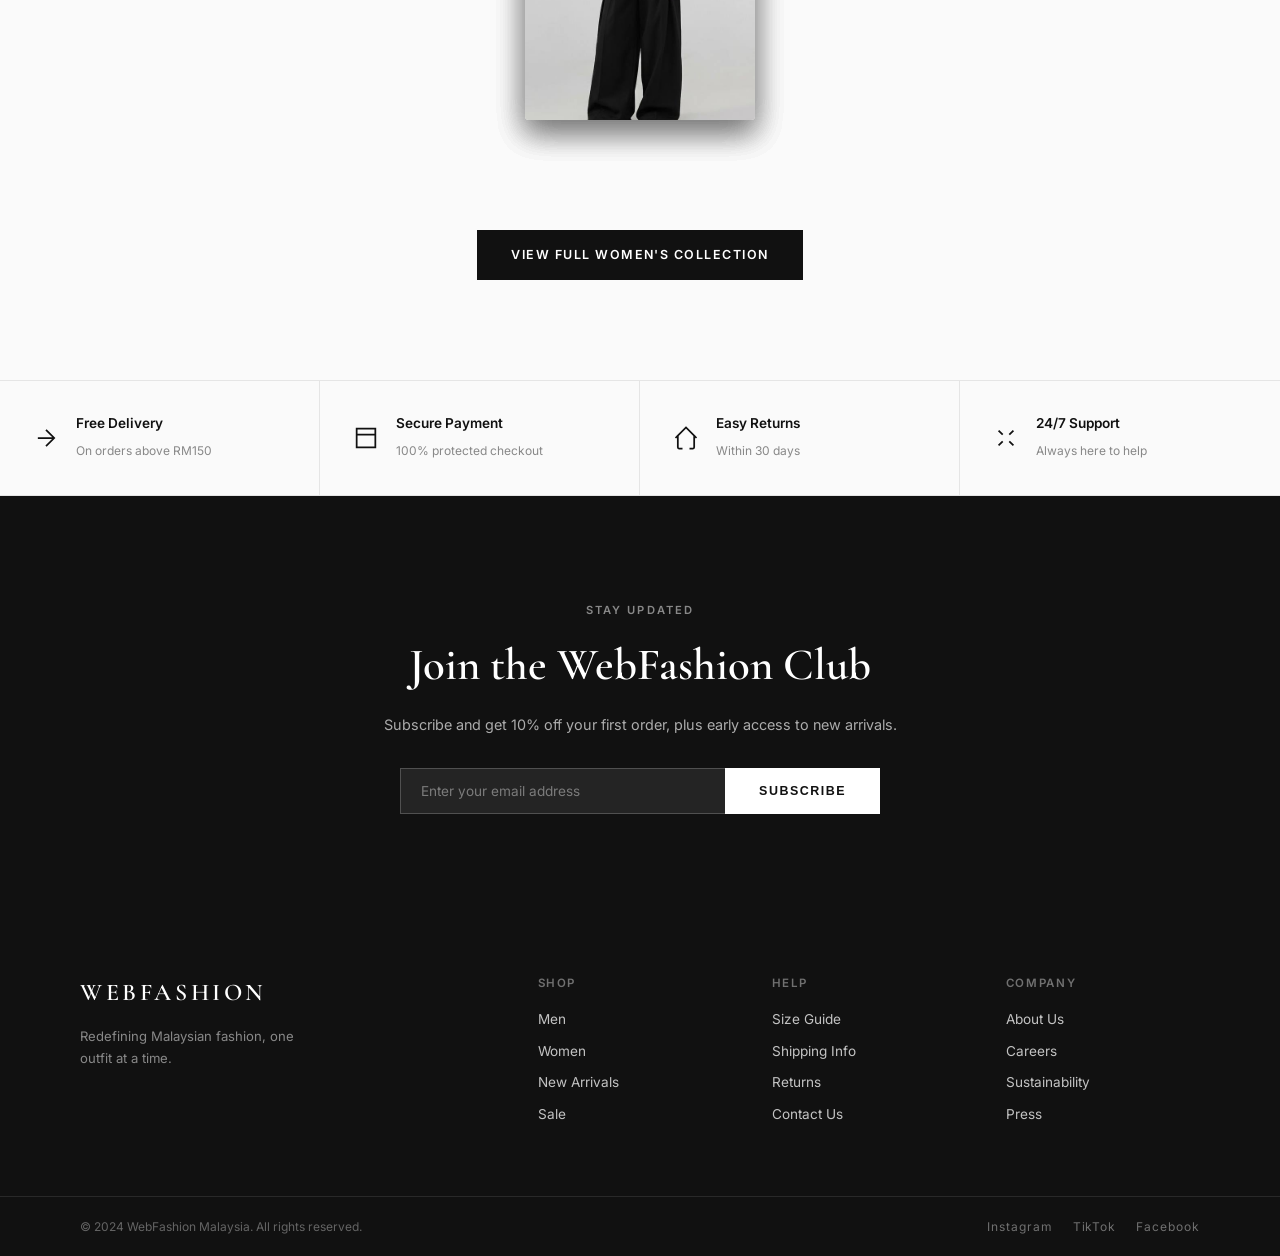
==== commit f519e805: "Update image paths to remove 'IMAGE' directory" ====
--- a/index.html
+++ b/index.html
@@ -86,7 +86,7 @@
                 <a href="#collection" class="btn btn-dark">Explore Collection</a>
             </div>
             <div class="about-image">
-                <img src="IMAGE/MAN/MAN FASHION.jpg" alt="About WebFashion" onerror="this.style.background='#eee'">
+                <img src="MAN FASHION.jpg" alt="About WebFashion" onerror="this.style.background='#eee'">
             </div>
         </div>
     </section>
@@ -102,7 +102,7 @@
         <!-- Men Spotlight -->
         <div class="women-spotlight">
             <div class="women-main-img">
-                <img src="IMAGE/MAN/MAN FASHION.jpg" alt="Men Fashion Front">
+                <img src="MAN FASHION.jpg" alt="Men Fashion Front">
                 <div class="women-img-tag">New Arrival</div>
             </div>
             <div class="women-info">
@@ -130,19 +130,19 @@
 
         <div class="deck">
             <div class="card t1">
-                <img src="IMAGE/MAN/MAN FASHION LEFT.jpg" alt="Left View">
+                <img src="MAN FASHION LEFT.jpg" alt="Left View">
                 <div class="card-label">Left View</div>
             </div>
             <div class="card t2">
-                <img src="IMAGE/MAN/MAN FASHION.jpg" alt="Front View">
+                <img src="MAN FASHION.jpg" alt="Front View">
                 <div class="card-label">Front View</div>
             </div>
             <div class="card t3">
-                <img src="IMAGE/MAN/MAN FASHION BACK.jpg" alt="Back View">
+                <img src="MAN FASHION BACK.jpg" alt="Back View">
                 <div class="card-label">Back View</div>
             </div>
             <div class="card t4">
-                <img src="IMAGE/MAN/MAN FASHION RIGHT.jpg" alt="Right View">
+                <img src="MAN FASHION RIGHT.jpg" alt="Right View">
                 <div class="card-label">Right View</div>
             </div>
         </div>
@@ -168,7 +168,7 @@
         <!-- Women Featured Spotlight -->
         <div class="women-spotlight">
             <div class="women-main-img">
-                <img src="IMAGE/WOMEN/WOMEN FASHION.jpg" alt="Women Fashion Front">
+                <img src="WOMEN FASHION.jpg" alt="Women Fashion Front">
                 <div class="women-img-tag">New Arrival</div>
             </div>
             <div class="women-info">
@@ -196,19 +196,19 @@
 
         <div class="deck women-deck">
             <div class="card t1">
-                <img src="IMAGE/WOMEN/WOMEN FASHION.jpg" alt="Women Front View">
+                <img src="WOMEN FASHION.jpg" alt="Women Front View">
                 <div class="card-label">Front View</div>
             </div>
             <div class="card t2">
-                <img src="IMAGE/WOMEN/WOMEN FASHION.jpg" alt="Women Style View">
+                <img src="WOMEN FASHION.jpg" alt="Women Style View">
                 <div class="card-label">Style View</div>
             </div>
             <div class="card t3">
-                <img src="IMAGE/WOMEN/WOMEN FASHION.jpg" alt="Women Detail View">
+                <img src="WOMEN FASHION.jpg" alt="Women Detail View">
                 <div class="card-label">Detail View</div>
             </div>
             <div class="card t4">
-                <img src="IMAGE/WOMEN/WOMEN FASHION.jpg" alt="Women Full View">
+                <img src="WOMEN FASHION.jpg" alt="Women Full View">
                 <div class="card-label">Full View</div>
             </div>
         </div>
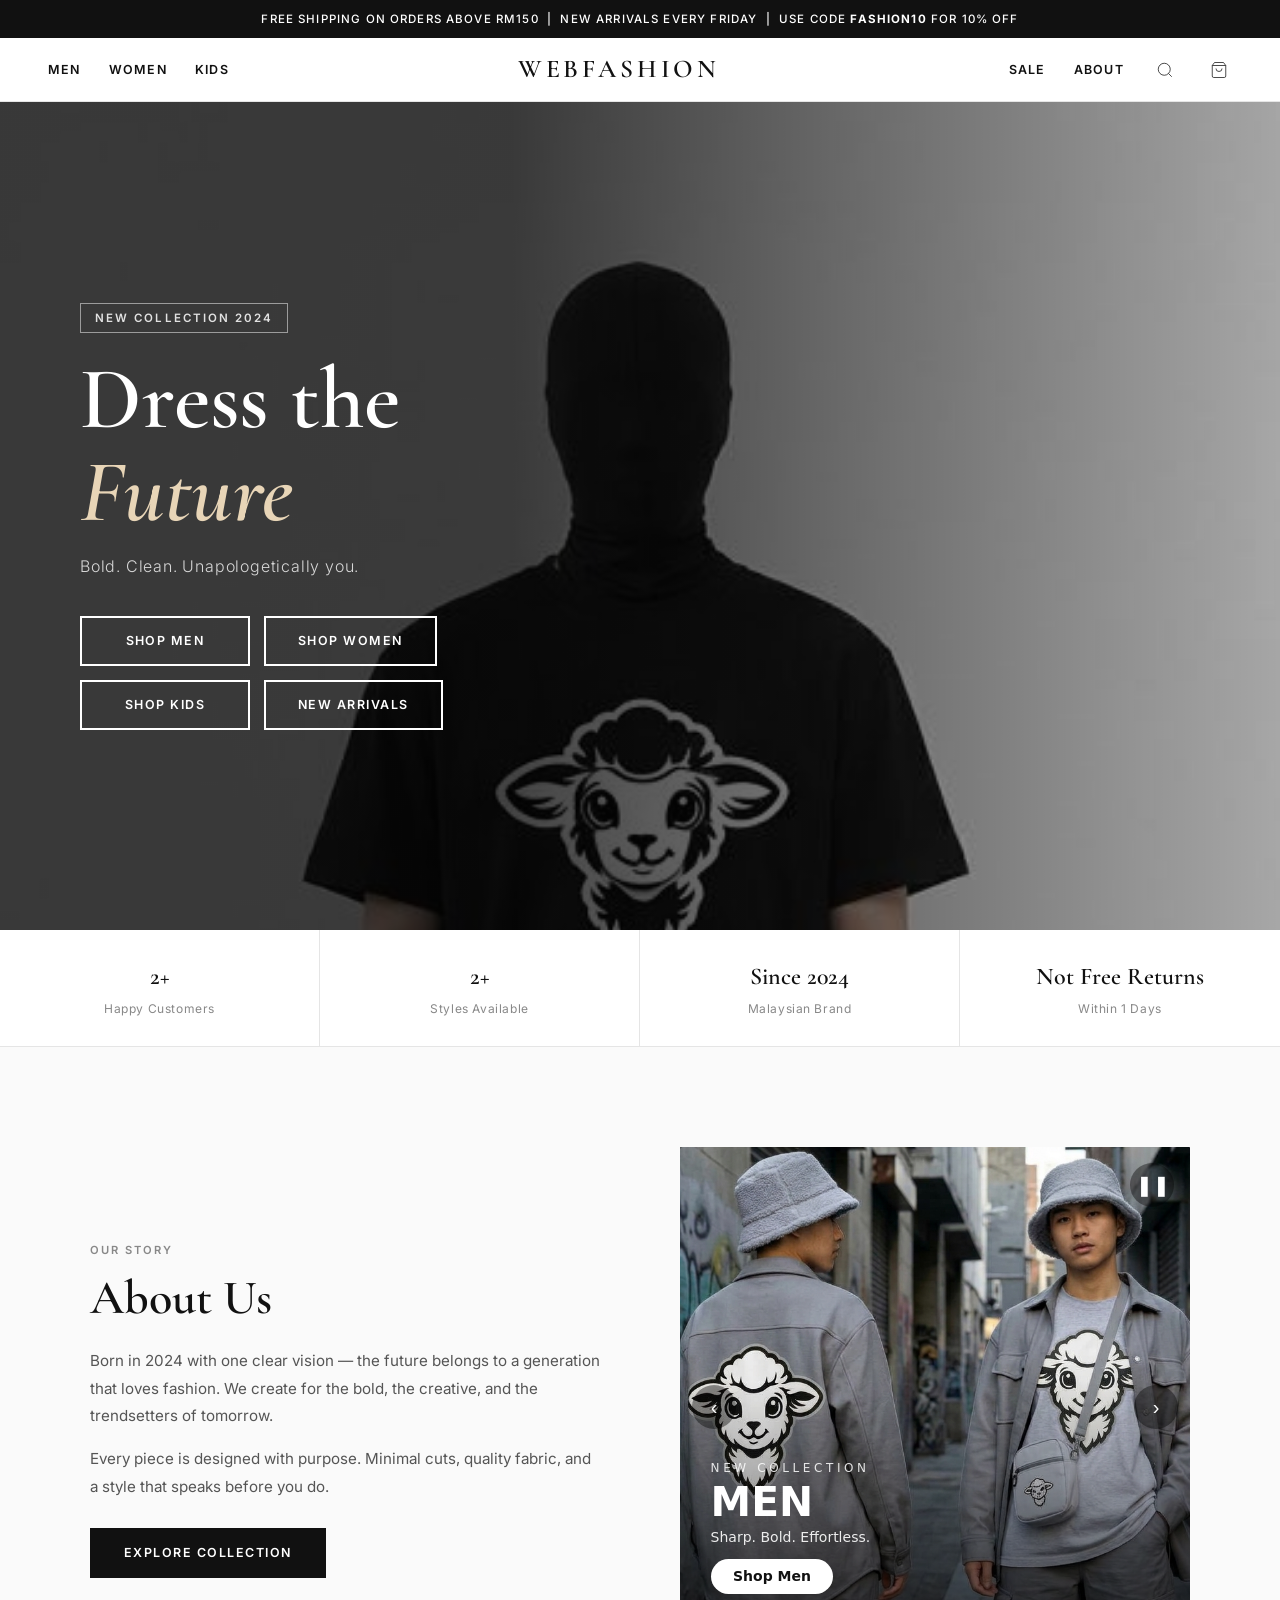
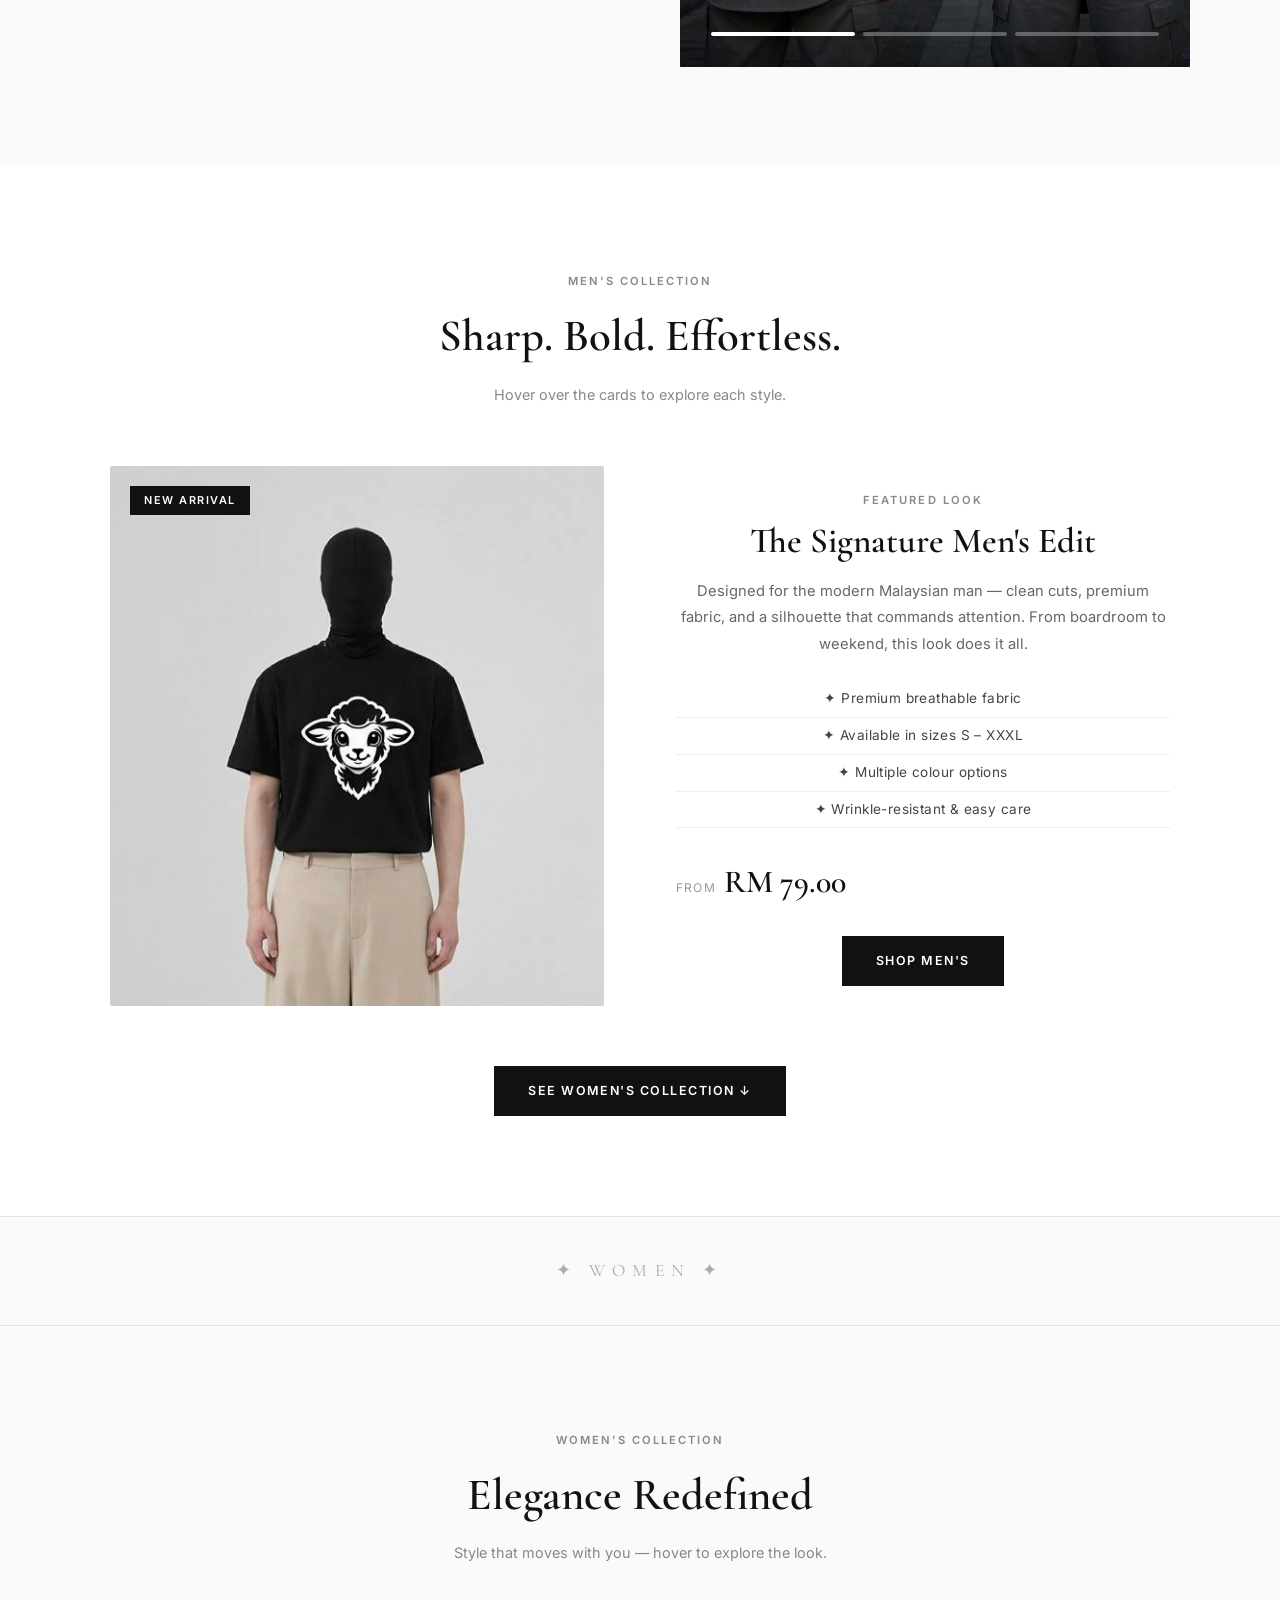
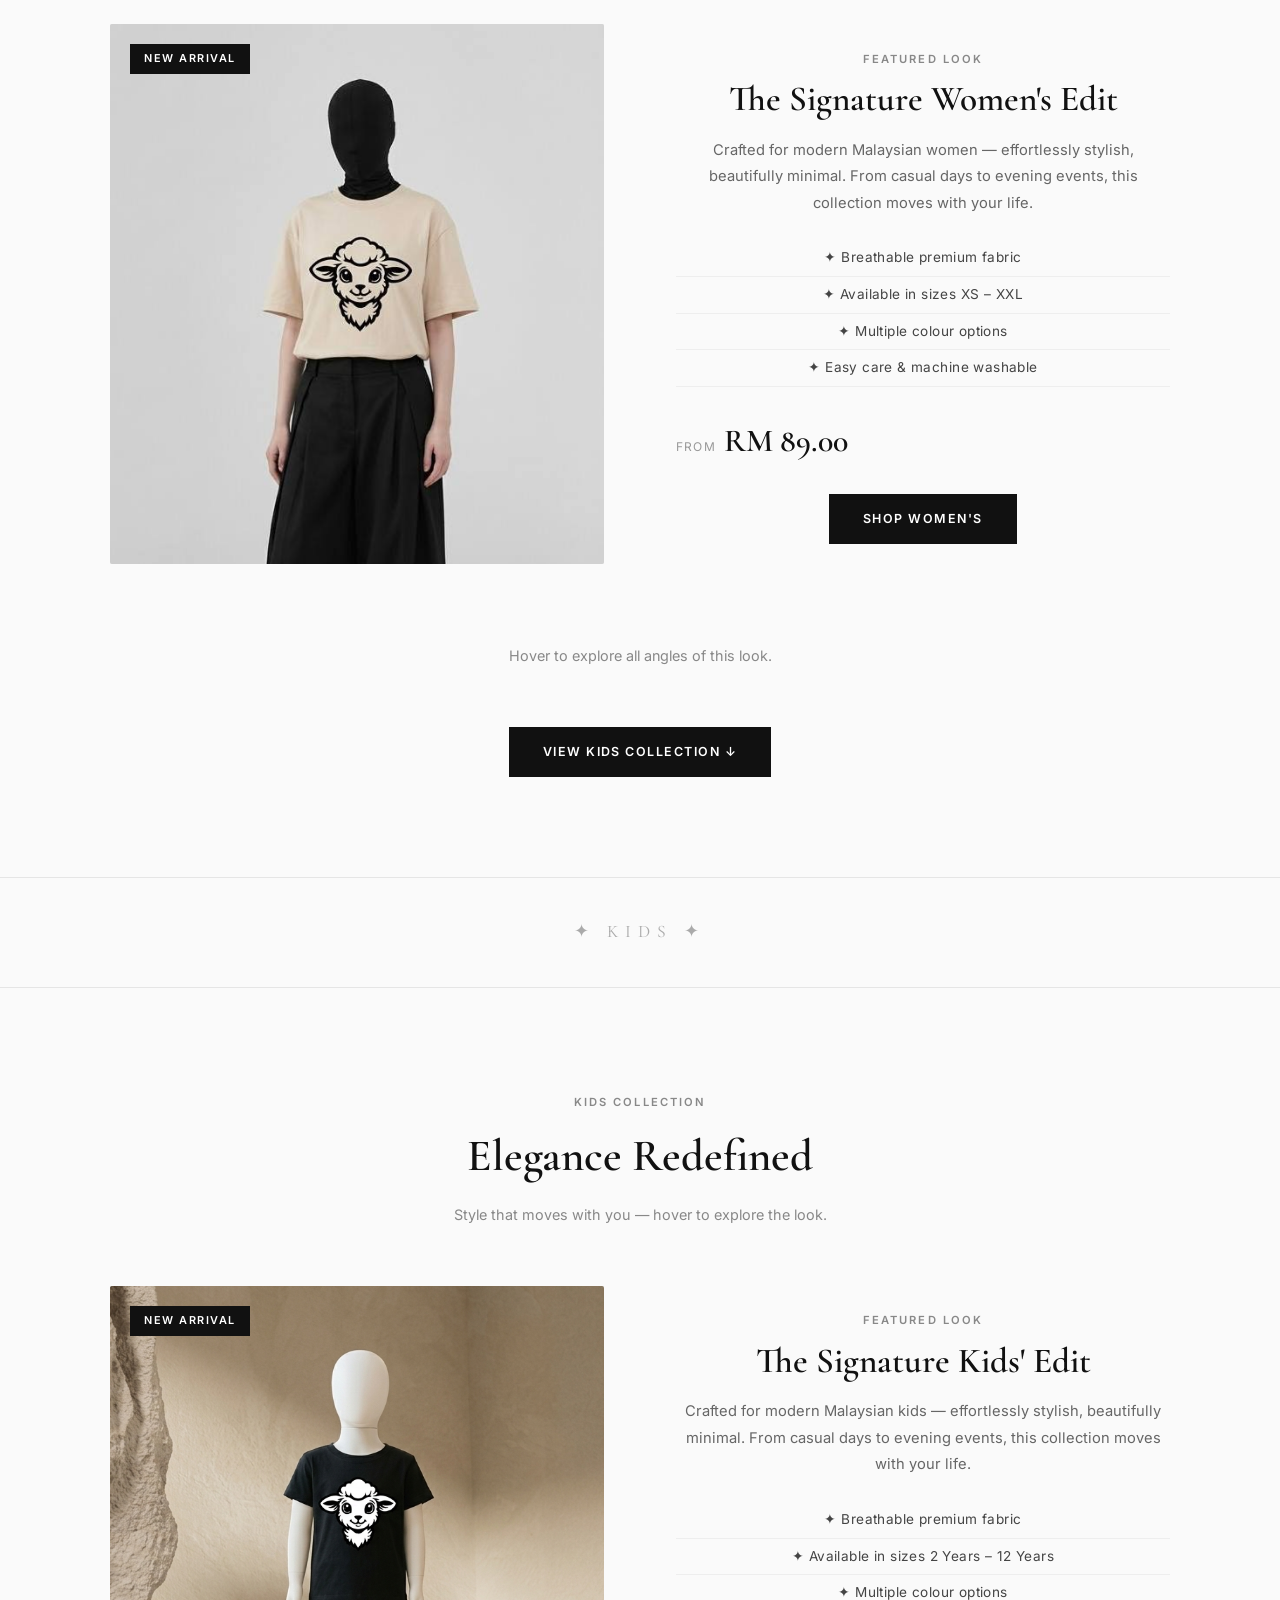
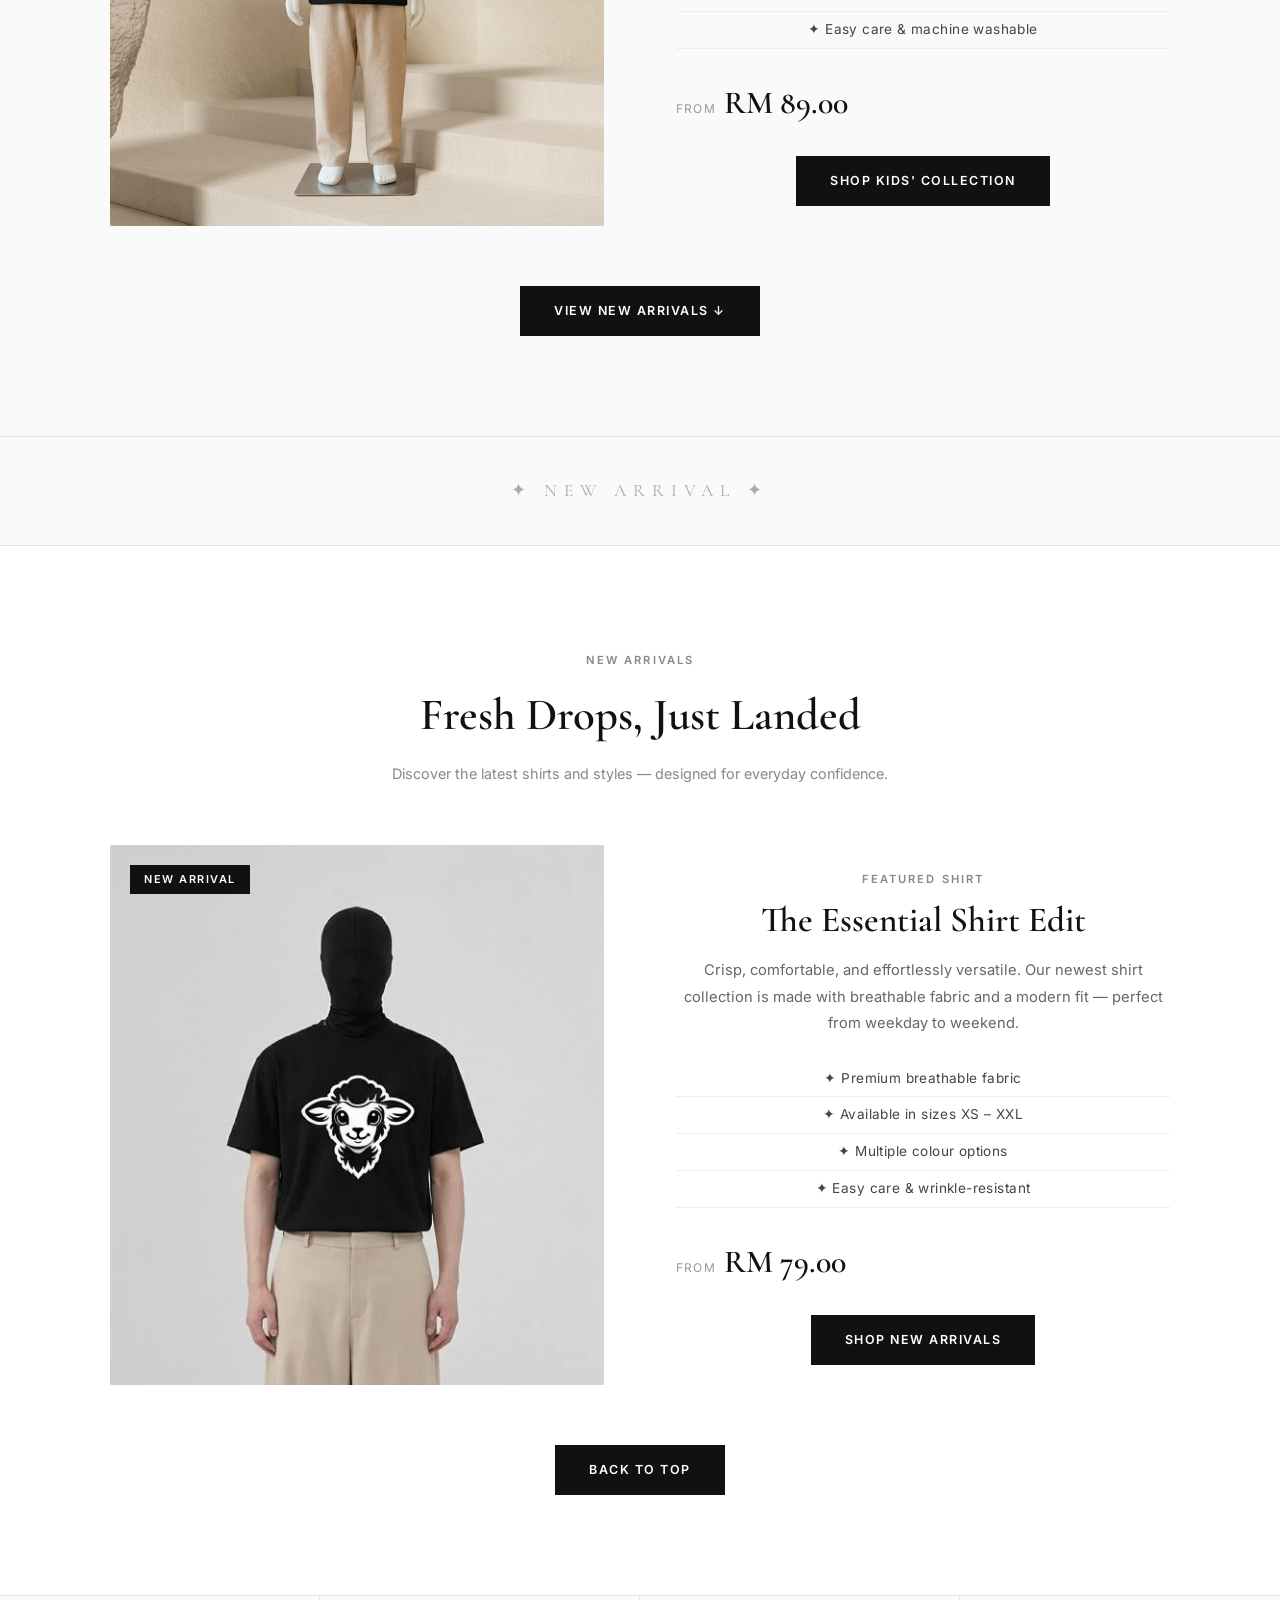
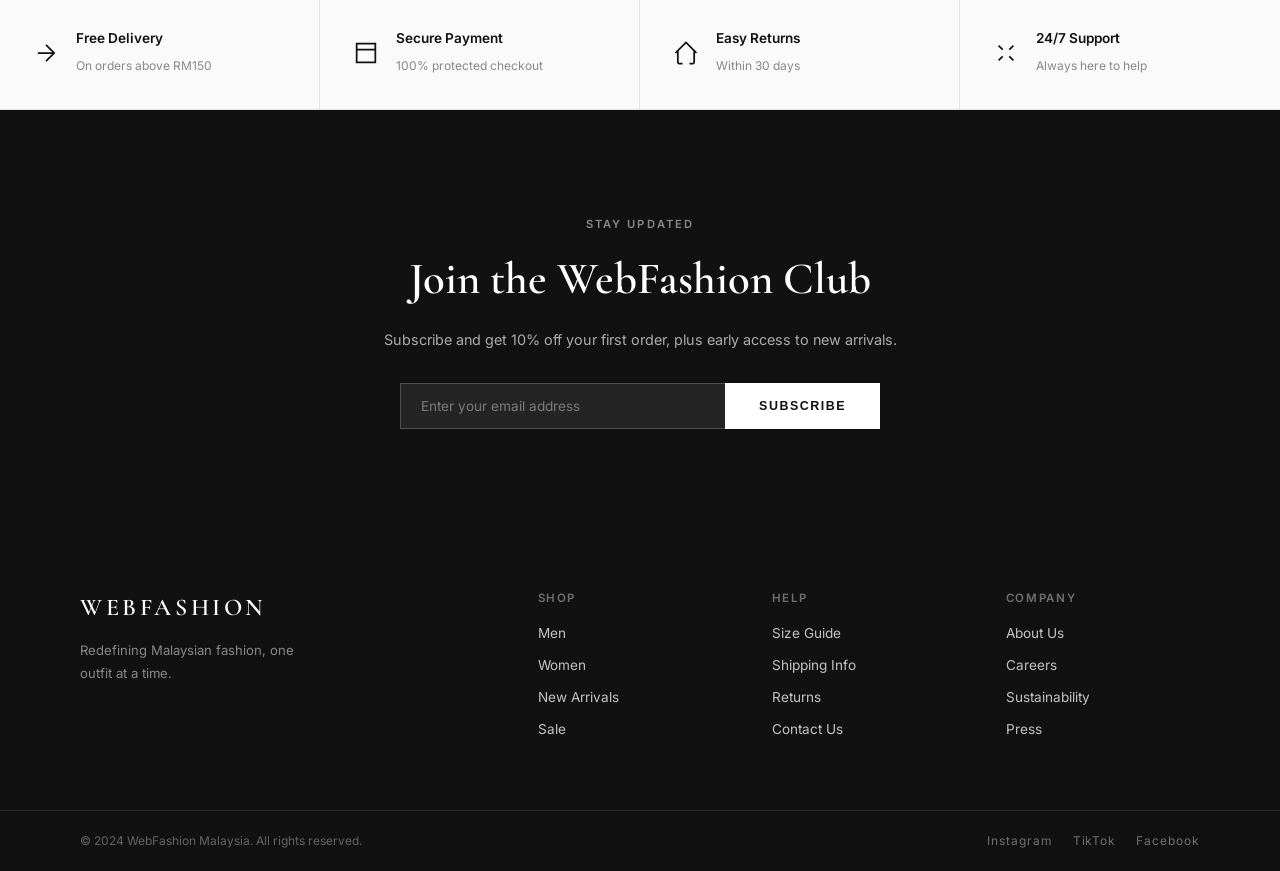
==== commit 5da6cb70: "website fashion update" ====
--- a/index.html
+++ b/index.html
@@ -4,10 +4,10 @@
     <meta charset="UTF-8">
     <meta name="viewport" content="width=device-width, initial-scale=1.0">
     <title>WEBFASHION — Modern Malaysian Style</title>
-    <link href="style.css" rel="stylesheet" />
+    <link href="CSS/main.css" rel="stylesheet" />
     <link href="https://fonts.googleapis.com/css2?family=Cormorant+Garamond:ital,wght@0,400;0,600;1,400&family=Inter:wght@300;400;500;600&display=swap" rel="stylesheet">
 </head>
-<body>
+<body id="top">
 
     <!-- Announcement Bar -->
     <div class="announcement-bar">
@@ -17,13 +17,13 @@
     <!-- Navigation -->
     <header class="navbar">
         <div class="nav-left">
-            <a href="#collection">MEN</a>
-            <a href="#women">WOMEN</a>
-            <a href="#newin">NEW IN</a>
+            <a onclick="document.getElementById('collection').scrollIntoView({ behavior: 'smooth' });">MEN</a>
+            <a onclick="document.getElementById('women').scrollIntoView({ behavior: 'smooth' });">WOMEN</a>
+            <a onclick="document.getElementById('kids').scrollIntoView({ behavior: 'smooth' });">KIDS</a>
         </div>
 
         <div class="nav-logo">
-            <a href="#">WEBFASHION</a>
+            <a href="#top">WEBFASHION</a>
         </div>
 
         <div class="nav-right">
@@ -49,8 +49,10 @@
             <h1 class="hero-title">Dress the<br><em>Future</em></h1>
             <p class="hero-sub">Bold. Clean. Unapologetically you.</p>
             <div class="hero-btns">
-                <a href="#collection" class="btn btn-whiteline">Shop Men</a>
-                <a href="#collection" class="btn btn-outline-white">Shop Women</a>
+                <a href="#collection" class="btn btn-outline-white">Shop Men</a>
+                <a href="#women" class="btn btn-outline-white">Shop Women</a>
+                <a href="#kids" class="btn btn-outline-white">Shop Kids</a>
+                <a href="HTML/NEW ARRIVAL.html" class="btn btn-outline-white">New Arrivals</a>
             </div>
         </div>
     </section>
@@ -86,7 +88,7 @@
                 <a href="#collection" class="btn btn-dark">Explore Collection</a>
             </div>
             <div class="about-image">
-                <img src="MAN FASHION.jpg" alt="About WebFashion" onerror="this.style.background='#eee'">
+                <iframe src="VIDEOS/new-arrivals-slide.html" title="About WebFashion slideshow" loading="lazy"></iframe>
             </div>
         </div>
     </section>
@@ -102,7 +104,7 @@
         <!-- Men Spotlight -->
         <div class="women-spotlight">
             <div class="women-main-img">
-                <img src="MAN FASHION.jpg" alt="Men Fashion Front">
+                <img src="IMAGE/MAN/MAN FASHION.jpg" alt="Men Fashion Front">
                 <div class="women-img-tag">New Arrival</div>
             </div>
             <div class="women-info">
@@ -119,36 +121,12 @@
                     <span class="price-from">From</span>
                     <span class="price-num">RM 79.00</span>
                 </div>
-                <a href="#" class="btn btn-dark">Shop Men's</a>
-            </div>
-        </div>
-
-        <!-- Men Deck -->
-        <div class="collection-header" style="margin-top: 80px;">
-            <p>Hover to explore all angles of this look.</p>
-        </div>
-
-        <div class="deck">
-            <div class="card t1">
-                <img src="MAN FASHION LEFT.jpg" alt="Left View">
-                <div class="card-label">Left View</div>
-            </div>
-            <div class="card t2">
-                <img src="MAN FASHION.jpg" alt="Front View">
-                <div class="card-label">Front View</div>
-            </div>
-            <div class="card t3">
-                <img src="MAN FASHION BACK.jpg" alt="Back View">
-                <div class="card-label">Back View</div>
-            </div>
-            <div class="card t4">
-                <img src="MAN FASHION RIGHT.jpg" alt="Right View">
-                <div class="card-label">Right View</div>
+                <a href="HTML/MENS.html" class="btn btn-dark">Shop Men's</a>
             </div>
         </div>
 
         <div class="collection-cta">
-            <a href="#women" class="btn btn-dark">See Women's Collection ↓</a>
+            <a onclick="document.getElementById('women').scrollIntoView({ behavior: 'smooth' });" class="btn btn-dark">See Women's Collection ↓</a>
         </div>
     </section>
 
@@ -168,7 +146,7 @@
         <!-- Women Featured Spotlight -->
         <div class="women-spotlight">
             <div class="women-main-img">
-                <img src="WOMEN FASHION.jpg" alt="Women Fashion Front">
+                <img src="IMAGE/WOMEN/WOMEN FASHION.jpg" alt="Women Fashion Front">
                 <div class="women-img-tag">New Arrival</div>
             </div>
             <div class="women-info">
@@ -185,40 +163,102 @@
                     <span class="price-from">From</span>
                     <span class="price-num">RM 89.00</span>
                 </div>
-                <a href="#collection" class="btn btn-dark">Shop Women's</a>
+                <a href="HTML/WOMEN.html" class="btn btn-dark">Shop Women's</a>
             </div>
         </div>
 
         <!-- Women Deck -->
-        <div class="collection-header" style="margin-top: 80px;">
+        <div class="collection-header deck-intro">
             <p>Hover to explore all angles of this look.</p>
         </div>
 
-        <div class="deck women-deck">
-            <div class="card t1">
-                <img src="WOMEN FASHION.jpg" alt="Women Front View">
-                <div class="card-label">Front View</div>
-            </div>
-            <div class="card t2">
-                <img src="WOMEN FASHION.jpg" alt="Women Style View">
-                <div class="card-label">Style View</div>
-            </div>
-            <div class="card t3">
-                <img src="WOMEN FASHION.jpg" alt="Women Detail View">
-                <div class="card-label">Detail View</div>
-            </div>
-            <div class="card t4">
-                <img src="WOMEN FASHION.jpg" alt="Women Full View">
-                <div class="card-label">Full View</div>
-            </div>
-        </div>
-
         <div class="collection-cta">
-            <a href="#" class="btn btn-dark">View Full Women's Collection</a>
-        </div>
-    </section>
-
-    <!-- Features Strip -->
+            <a onclick="document.getElementById('kids').scrollIntoView({ behavior: 'smooth' });" class="btn btn-dark">View Kids Collection ↓</a>
+        </div>
+    </section>
+    
+    <!-- Divider -->
+    <div class="section-divider">
+        <span>✦ KIDS ✦</span>
+    </div>
+
+    <!-- Kids Collection Section -->
+    <section class="collection-section women-section" id="kids">
+        <div class="collection-header">
+            <span class="section-label">Kids Collection</span>
+            <h2>Elegance Redefined</h2>
+            <p>Style that moves with you — hover to explore the look.</p>
+        </div>
+
+        <!-- Kids Featured Spotlight -->
+        <div class="women-spotlight">
+            <div class="women-main-img">
+                <img src="IMAGE/KIDS/KIDS FASHION.jpg" alt="Kids Fashion Front">
+                <div class="women-img-tag">New Arrival</div>
+            </div>
+            <div class="women-info">
+                <span class="section-label">Featured Look</span>
+                <h3>The Signature Kids' Edit</h3>
+                <p>Crafted for modern Malaysian kids — effortlessly stylish, beautifully minimal. From casual days to evening events, this collection moves with your life.</p>
+                <ul class="women-features">
+                    <li>✦ Breathable premium fabric</li>
+                    <li>✦ Available in sizes 2 Years – 12 Years</li>
+                    <li>✦ Multiple colour options</li>
+                    <li>✦ Easy care & machine washable</li>
+                </ul>
+                <div class="women-price">
+                    <span class="price-from">From</span>
+                    <span class="price-num">RM 89.00</span>
+                </div>
+                <a href="HTML/KIDS.html" class="btn btn-dark">Shop Kids' Collection</a>
+            </div>
+        </div>
+        <div class="collection-cta">
+            <a onclick="document.getElementById('new-arrival').scrollIntoView({ behavior: 'smooth' });" class="btn btn-dark">View New Arrivals ↓</a>
+        </div>
+    </section>
+
+    <!-- Divider -->
+    <div class="section-divider">
+        <span>✦ NEW ARRIVAL ✦</span>
+    </div>
+
+    <!-- New Arrival Section -->
+    <section class="collection-section" id="new-arrival">
+        <div class="collection-header">
+            <span class="section-label">New Arrivals</span>
+            <h2>Fresh Drops, Just Landed</h2>
+            <p>Discover the latest shirts and styles — designed for everyday confidence.</p>
+        </div>
+
+        <div class="women-spotlight">
+            <div class="women-main-img">
+                <img src="IMAGE/MAN/MAN FASHION.jpg" alt="New arrival shirt">
+                <div class="women-img-tag">New Arrival</div>
+            </div>
+            <div class="women-info">
+                <span class="section-label">Featured Shirt</span>
+                <h3>The Essential Shirt Edit</h3>
+                <p>Crisp, comfortable, and effortlessly versatile. Our newest shirt collection is made with breathable fabric and a modern fit — perfect from weekday to weekend.</p>
+                <ul class="women-features">
+                    <li>✦ Premium breathable fabric</li>
+                    <li>✦ Available in sizes XS – XXL</li>
+                    <li>✦ Multiple colour options</li>
+                    <li>✦ Easy care &amp; wrinkle-resistant</li>
+                </ul>
+                <div class="women-price">
+                    <span class="price-from">From</span>
+                    <span class="price-num">RM 79.00</span>
+                </div>
+                <a href="HTML/NEW ARRIVAL.html" class="btn btn-dark">Shop New Arrivals</a>
+            </div>
+        </div>
+        <div class="collection-cta">
+            <a href="#top" class="btn btn-dark">Back to Top</a>
+        </div>
+    </section>
+
+    <!-- Features Strip  -->
     <section class="features-strip">
         <div class="feature">
             <svg xmlns="http://www.w3.org/2000/svg" width="28" height="28" fill="none" viewBox="0 0 24 24" stroke="currentColor"><path d="M5 12h14M12 5l7 7-7 7"/></svg>
@@ -273,9 +313,9 @@
             <div class="footer-links">
                 <div class="footer-col">
                     <h4>Shop</h4>
-                    <a href="#">Men</a>
-                    <a href="#">Women</a>
-                    <a href="#">New Arrivals</a>
+                    <a href="#collection">Men</a>
+                    <a href="#women">Women</a>
+                    <a href="HTML/NEW ARRIVAL.html">New Arrivals</a>
                     <a href="#">Sale</a>
                 </div>
                 <div class="footer-col">
@@ -304,19 +344,7 @@
         </div>
     </footer>
 
-    <script>
-        function handleNewsletter(e) {
-            e.preventDefault();
-            const btn = e.target.querySelector('button');
-            btn.textContent = '✓ Subscribed!';
-            btn.style.background = '#2d6a4f';
-            e.target.reset();
-            setTimeout(() => {
-                btn.textContent = 'Subscribe';
-                btn.style.background = '';
-            }, 3000);
-        }
-    </script>
+    <script src="app.js"></script>
 
 </body>
 </html>
--- a/CSS/main.css
+++ b/CSS/main.css
@@ -0,0 +1,700 @@
+/* ── Google Font Import ─────────────────────────────────────────── */
+@import url('https://fonts.googleapis.com/css2?family=Cormorant+Garamond:ital,wght@0,400;0,600;1,400&family=Inter:wght@300;400;500;600&display=swap');
+@media (max-width:768px) {
+    .navbar{
+        padding: 0 12px;
+        gap: 8px;
+    }
+}
+
+
+/* ── Reset ──────────────────────────────────────────────────────── */
+*, *::before, *::after {
+    margin: 0;
+    padding: 0;
+    box-sizing: border-box;
+}
+
+html { scroll-behavior: smooth; }
+
+body {
+    font-family: 'Inter', sans-serif;
+    background: #fff;
+    color: #111;
+    line-height: 1.6;
+    overflow-x: hidden;
+}
+
+a { text-decoration: none; color: inherit; }
+img { max-width: 100%; display: block; }
+
+/* ── Announcement Bar ───────────────────────────────────────────── */
+.announcement-bar {
+    background: #111;
+    color: #fff;
+    text-align: center;
+    padding: 10px 20px;
+    font-size: 0.72rem;
+    letter-spacing: 0.1em;
+    font-weight: 500;
+}
+
+/* ── Navbar ─────────────────────────────────────────────────────── */
+.navbar {
+    display: flex;
+    align-items: center;
+    justify-content: space-between;
+    padding: 0 48px;
+    height: 64px;
+    border-bottom: 1px solid #e5e5e5;
+    position: sticky;
+    top: 0;
+    background: rgba(255,255,255,0.97);
+    backdrop-filter: blur(10px);
+    z-index: 100;
+}
+
+.nav-left, .nav-right {
+    display: flex;
+    align-items: center;
+    gap: 28px;
+}
+
+.nav-left a, .nav-right a {
+    font-size: 0.78rem;
+    font-weight: 600;
+    letter-spacing: 0.1em;
+    color: #111;
+    transition: color 0.2s;
+}
+
+.nav-left a:hover, .nav-right a:hover { color: #666; }
+
+.nav-logo a {
+    font-family: 'Cormorant Garamond', serif;
+    font-size: 1.6rem;
+    font-weight: 600;
+    letter-spacing: 0.15em;
+    color: #111;
+}
+
+.icon-btn {
+    background: none;
+    border: none;
+    cursor: pointer;
+    color: #111;
+    display: flex;
+    align-items: center;
+    padding: 4px;
+    transition: color 0.2s;
+}
+
+.icon-btn:hover { color: #666; }
+
+/* ── Buttons ─────────────────────────────────────────────────────── */
+.btn {
+    display: inline-block;
+    padding: 13px 32px;
+    font-size: 0.78rem;
+    font-weight: 600;
+    letter-spacing: 0.12em;
+    text-transform: uppercase;
+    border: 2px solid transparent;
+    cursor: pointer;
+    transition: all 0.25s ease;
+    text-decoration: none;
+}
+
+.btn-dark {
+    background: #111;
+    color: #fff;
+    border-color: #111;
+}
+.btn-dark:hover {
+    background: #333;
+    border-color: #333;
+}
+
+.btn-white {
+    background: #fff;
+    color: #111;
+    border-color: #fff;
+}
+.btn-white:hover {
+    background: transparent;
+    color: #fff;
+}
+
+.btn-outline-white {
+    background: transparent;
+    color: #fff;
+    border-color: #fff;
+}
+.btn-outline-white:hover {
+    background: #fff;
+    color: #111;
+}
+
+/* ── Hero ────────────────────────────────────────────────────────── */
+.hero {
+    position: relative;
+    height: 92vh;
+    min-height: 560px;
+    overflow: hidden;
+    display: flex;
+    align-items: center;
+}
+
+.hero-bg {
+    position: absolute;
+    inset: 0;
+    background: #1a1a1a;
+}
+
+.hero-bg img {
+    width: 100%;
+    height: 100%;
+    object-fit: cover;
+    object-position: center top;
+    opacity: 0.75;
+}
+
+.hero-overlay {
+    position: absolute;
+    inset: 0;
+    background: linear-gradient(to right, rgba(0,0,0,0.65) 40%, transparent 100%);
+}
+
+.hero-content {
+    position: relative;
+    z-index: 2;
+    padding: 0 80px;
+    max-width: 640px;
+    color: #fff;
+}
+
+.hero-label {
+    display: inline-block;
+    font-size: 0.72rem;
+    letter-spacing: 0.18em;
+    font-weight: 600;
+    text-transform: uppercase;
+    border: 1px solid rgba(255,255,255,0.5);
+    padding: 5px 14px;
+    margin-bottom: 20px;
+    color: rgba(255,255,255,0.85);
+}
+
+.hero-title {
+    font-family: 'Cormorant Garamond', serif;
+    font-size: 5.5rem;
+    font-weight: 600;
+    line-height: 1.05;
+    margin-bottom: 16px;
+}
+
+.hero-title em {
+    font-style: italic;
+    color: #e8d5b7;
+}
+
+.hero-sub {
+    font-size: 1rem;
+    font-weight: 300;
+    color: rgba(255,255,255,0.8);
+    margin-bottom: 36px;
+    letter-spacing: 0.05em;
+}
+
+.hero-btns {
+    display: flex;
+    gap: 14px;
+    flex-wrap: wrap;
+}
+
+.hero-btns .btn {
+    min-width: 170px;
+    text-align: center;
+}
+
+/* ── Stats Bar ───────────────────────────────────────────────────── */
+.stats-bar {
+    display: grid;
+    grid-template-columns: repeat(4, 1fr);
+    border-bottom: 1px solid #e5e5e5;
+}
+
+.stat {
+    display: flex;
+    flex-direction: column;
+    align-items: center;
+    padding: 28px 20px;
+    border-right: 1px solid #e5e5e5;
+    text-align: center;
+}
+
+.stat:last-child { border-right: none; }
+
+.stat strong {
+    font-family: 'Cormorant Garamond', serif;
+    font-size: 1.5rem;
+    font-weight: 600;
+    color: #111;
+}
+
+.stat span {
+    font-size: 0.75rem;
+    color: #888;
+    letter-spacing: 0.05em;
+    margin-top: 2px;
+}
+
+/* ── Section Label ───────────────────────────────────────────────── */
+.section-label {
+    display: inline-block;
+    font-size: 0.7rem;
+    font-weight: 600;
+    letter-spacing: 0.18em;
+    text-transform: uppercase;
+    color: #888;
+    margin-bottom: 10px;
+}
+
+/* ── About Section ───────────────────────────────────────────────── */
+.about-section {
+    padding: 100px 80px;
+    background: #fafafa;
+}
+
+.about-inner {
+    max-width: 1100px;
+    margin: 0 auto;
+    display: grid;
+    grid-template-columns: 1fr 1fr;
+    gap: 80px;
+    align-items: center;
+}
+
+.about-text h2 {
+    font-family: 'Cormorant Garamond', serif;
+    font-size: 3rem;
+    font-weight: 600;
+    color: #111;
+    margin-bottom: 20px;
+    line-height: 1.2;
+}
+
+.about-text p {
+    color: #555;
+    font-size: 0.95rem;
+    line-height: 1.8;
+    margin-bottom: 16px;
+}
+
+.about-text .btn { margin-top: 12px; }
+
+.about-image {
+    height: 520px;
+    overflow: hidden;
+    border-radius: 2px;
+    background: #e5e5e5;
+}
+
+.about-image img,
+.about-image iframe {
+    width: 100%;
+    height: 100%;
+    border: 0;
+    display: block;
+}
+
+.about-image img {
+    object-fit: cover;
+    object-position: center top;
+    transition: transform 0.6s ease;
+}
+
+.about-image:hover img { transform: scale(1.04); }
+
+/* ── Collection Section ──────────────────────────────────────────── */
+.collection-section {
+    padding: 100px 40px;
+    text-align: center;
+    background: #fff;
+}
+
+.collection-header {
+    margin-bottom: 60px;
+}
+
+.collection-header h2 {
+    font-family: 'Cormorant Garamond', serif;
+    font-size: 2.8rem;
+    font-weight: 600;
+    color: #111;
+    margin-bottom: 10px;
+}
+
+.collection-header p {
+    color: #888;
+    font-size: 0.9rem;
+}
+
+.collection-cta { margin-top: 60px; }
+
+.deck-intro { margin-top: 80px; }
+
+/* ── Card Deck ───────────────────────────────────────────────────── */
+.deck {
+    position: relative;
+    width: 650px;
+    height: 440px;
+    margin: 0 auto;
+    display: flex;
+    justify-content: center;
+    align-items: center;
+}
+
+.card {
+    position: absolute;
+    width: 230px;
+    height: 340px;
+    border-radius: 4px;
+    overflow: hidden;
+    box-shadow: 0 12px 30px rgba(0,0,0,0.18);
+    transition: transform 0.5s cubic-bezier(0.25, 0.46, 0.45, 0.94);
+    transform-origin: 50% 130%;
+    cursor: pointer;
+    background: #eee;
+}
+
+.card img {
+    width: 100%;
+    height: 100%;
+    object-fit: cover;
+    object-position: center top;
+    display: block;
+}
+
+.card-label {
+    position: absolute;
+    bottom: 0;
+    left: 0;
+    right: 0;
+    background: linear-gradient(to top, rgba(0,0,0,0.75), transparent);
+    color: #fff;
+    font-size: 0.72rem;
+    font-weight: 600;
+    letter-spacing: 0.1em;
+    text-transform: uppercase;
+    padding: 20px 14px 12px;
+    opacity: 0;
+    transition: opacity 0.3s ease;
+}
+
+.card:hover .card-label { opacity: 1; }
+
+/* DEFAULT — stacked closed */
+.t1 { transform: rotate(0deg); z-index: 1; }
+.t2 { transform: rotate(0deg); z-index: 2; }
+.t3 { transform: rotate(0deg); z-index: 3; }
+.t4 { transform: rotate(0deg); z-index: 4; }
+
+/* OPEN — fan out on deck hover */
+.deck:hover .t1 { transform: rotate(-22deg); }
+.deck:hover .t2 { transform: rotate(-7deg);  }
+.deck:hover .t3 { transform: rotate(7deg);   }
+.deck:hover .t4 { transform: rotate(22deg);  }
+
+/* HIGHLIGHT — lift on individual card hover */
+.deck:hover .card:hover {
+    transform: translateY(-35px) scale(1.08);
+    z-index: 10;
+    box-shadow: 0 24px 50px rgba(0,0,0,0.3);
+}
+
+/* ── Section Divider ─────────────────────────────────────────────── */
+.section-divider {
+    text-align: center;
+    padding: 40px 20px;
+    border-top: 1px solid #e5e5e5;
+    border-bottom: 1px solid #e5e5e5;
+    background: #fafafa;
+}
+
+.section-divider span {
+    font-family: 'Cormorant Garamond', serif;
+    font-size: 1.1rem;
+    letter-spacing: 0.4em;
+    color: #aaa;
+}
+
+/* ── Women Section ───────────────────────────────────────────────── */
+.women-section {
+    background: #fafafa;
+}
+
+.women-spotlight {
+    display: grid;
+    grid-template-columns: 1fr 1fr;
+    gap: 72px;
+    align-items: center;
+    max-width: 1100px;
+    margin: 0 auto 20px;
+    padding: 0 20px;
+}
+
+.women-main-img {
+    position: relative;
+    height: 540px;
+    overflow: hidden;
+    border-radius: 2px;
+    background: #e5e5e5;
+}
+
+.women-main-img img {
+    width: 100%;
+    height: 100%;
+    object-fit: cover;
+    object-position: center top;
+    transition: transform 0.6s ease;
+}
+
+.women-main-img:hover img { transform: scale(1.04); }
+
+.women-img-tag {
+    position: absolute;
+    top: 20px;
+    left: 20px;
+    background: #111;
+    color: #fff;
+    font-size: 0.68rem;
+    font-weight: 600;
+    letter-spacing: 0.14em;
+    text-transform: uppercase;
+    padding: 6px 14px;
+}
+
+.women-info h3 {
+    font-family: 'Cormorant Garamond', serif;
+    font-size: 2.2rem;
+    font-weight: 600;
+    color: #111;
+    margin-bottom: 16px;
+    line-height: 1.2;
+}
+
+.women-info p {
+    color: #666;
+    font-size: 0.92rem;
+    line-height: 1.8;
+    margin-bottom: 24px;
+}
+
+.women-features {
+    list-style: none;
+    margin-bottom: 28px;
+}
+
+.women-features li {
+    font-size: 0.85rem;
+    color: #444;
+    padding: 7px 0;
+    border-bottom: 1px solid #eee;
+    letter-spacing: 0.03em;
+}
+
+.women-price {
+    display: flex;
+    align-items: baseline;
+    gap: 8px;
+    margin-bottom: 28px;
+}
+
+.price-from {
+    font-size: 0.75rem;
+    color: #999;
+    text-transform: uppercase;
+    letter-spacing: 0.1em;
+}
+
+.price-num {
+    font-family: 'Cormorant Garamond', serif;
+    font-size: 2rem;
+    font-weight: 600;
+    color: #111;
+}
+
+.women-deck {
+    margin-top: 20px;
+}
+
+/* ── Features Strip ──────────────────────────────────────────────── */
+.features-strip {
+    display: grid;
+    grid-template-columns: repeat(4, 1fr);
+    border-top: 1px solid #e5e5e5;
+    border-bottom: 1px solid #e5e5e5;
+    background: #fafafa;
+}
+
+.feature {
+    display: flex;
+    align-items: center;
+    gap: 16px;
+    padding: 32px 32px;
+    border-right: 1px solid #e5e5e5;
+}
+
+.feature:last-child { border-right: none; }
+
+.feature svg { flex-shrink: 0; color: #111; stroke-width: 1.5; }
+
+.feature strong {
+    display: block;
+    font-size: 0.85rem;
+    font-weight: 600;
+    color: #111;
+    margin-bottom: 2px;
+}
+
+.feature span {
+    font-size: 0.75rem;
+    color: #888;
+}
+
+/* ── Newsletter ──────────────────────────────────────────────────── */
+.newsletter {
+    padding: 100px 40px;
+    text-align: center;
+    background: #111;
+    color: #fff;
+}
+
+.newsletter-inner { max-width: 560px; margin: 0 auto; }
+
+.newsletter .section-label { color: rgba(255,255,255,0.5); }
+
+.newsletter h2 {
+    font-family: 'Cormorant Garamond', serif;
+    font-size: 2.8rem;
+    font-weight: 600;
+    margin-bottom: 12px;
+}
+
+.newsletter p {
+    color: rgba(255,255,255,0.65);
+    font-size: 0.9rem;
+    margin-bottom: 32px;
+}
+
+.newsletter-form {
+    display: flex;
+    gap: 0;
+    max-width: 480px;
+    margin: 0 auto;
+}
+
+.newsletter-form input {
+    flex: 1;
+    padding: 14px 20px;
+    border: 1px solid rgba(255,255,255,0.2);
+    background: rgba(255,255,255,0.08);
+    color: #fff;
+    font-size: 0.85rem;
+    font-family: 'Inter', sans-serif;
+    outline: none;
+    border-right: none;
+}
+
+.newsletter-form input::placeholder { color: rgba(255,255,255,0.4); }
+
+.newsletter-form .btn-dark {
+    background: #fff;
+    color: #111;
+    border-color: #fff;
+    white-space: nowrap;
+    transition: background 0.3s, color 0.3s;
+}
+
+.newsletter-form .btn-dark:hover {
+    background: #e0e0e0;
+    border-color: #e0e0e0;
+}
+
+/* ── Footer ──────────────────────────────────────────────────────── */
+.footer { background: #111; color: #fff; }
+
+.footer-top {
+    display: grid;
+    grid-template-columns: 1.2fr 2fr;
+    gap: 60px;
+    padding: 60px 80px;
+    border-bottom: 1px solid rgba(255,255,255,0.1);
+}
+
+.footer-logo {
+    font-family: 'Cormorant Garamond', serif;
+    font-size: 1.5rem;
+    font-weight: 600;
+    letter-spacing: 0.15em;
+    margin-bottom: 12px;
+}
+
+.footer-brand p {
+    font-size: 0.82rem;
+    color: rgba(255,255,255,0.5);
+    max-width: 220px;
+    line-height: 1.7;
+}
+
+.footer-links {
+    display: grid;
+    grid-template-columns: repeat(3, 1fr);
+    gap: 40px;
+}
+
+.footer-col h4 {
+    font-size: 0.72rem;
+    font-weight: 600;
+    letter-spacing: 0.14em;
+    text-transform: uppercase;
+    color: rgba(255,255,255,0.4);
+    margin-bottom: 16px;
+}
+
+.footer-col a {
+    display: block;
+    font-size: 0.85rem;
+    color: rgba(255,255,255,0.75);
+    margin-bottom: 10px;
+    transition: color 0.2s;
+}
+
+.footer-col a:hover { color: #fff; }
+
+.footer-bottom {
+    display: flex;
+    justify-content: space-between;
+    align-items: center;
+    padding: 20px 80px;
+}
+
+.footer-bottom p {
+    font-size: 0.75rem;
+    color: rgba(255,255,255,0.35);
+}
+
+.footer-socials {
+    display: flex;
+    gap: 20px;
+}
+
+.footer-socials a {
+    font-size: 0.75rem;
+    color: rgba(255,255,255,0.4);
+    letter-spacing: 0.08em;
+    transition: color 0.2s;
+}
+
+.footer-socials a:hover { color: #fff; }
